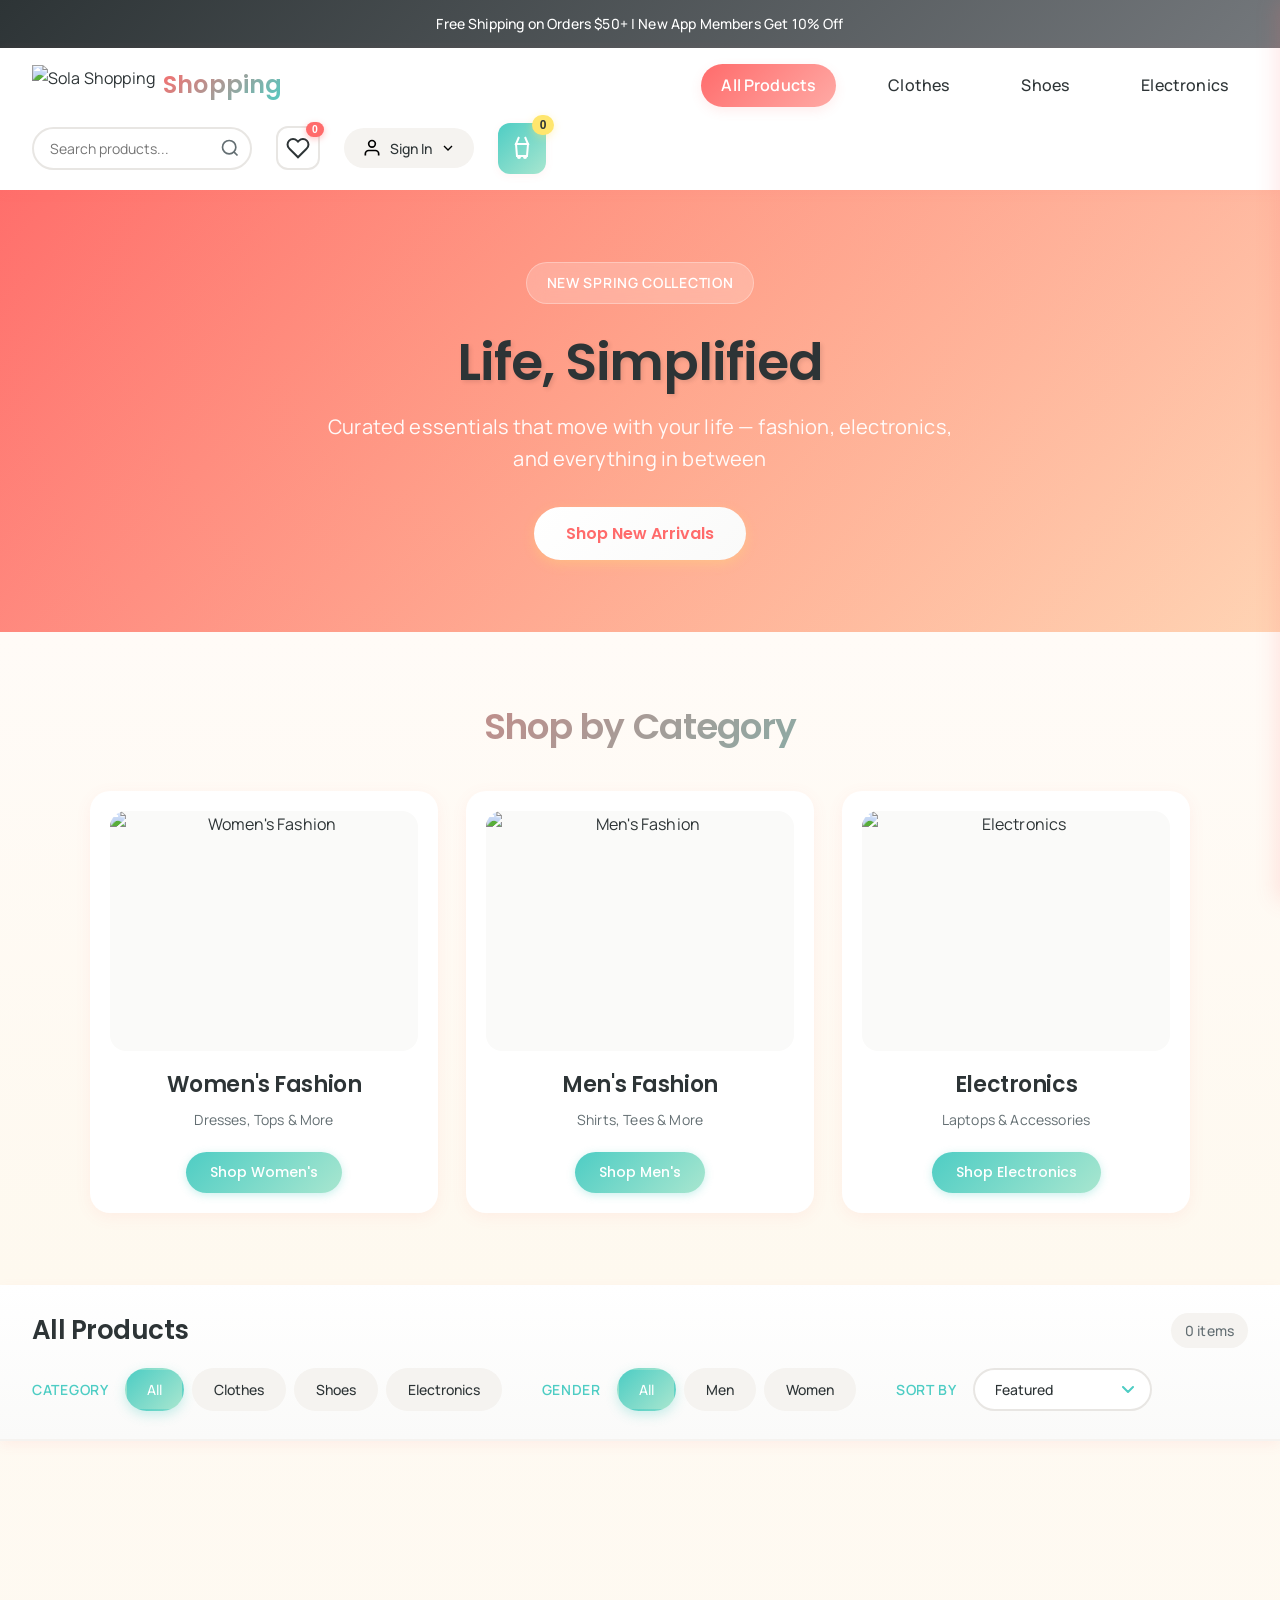
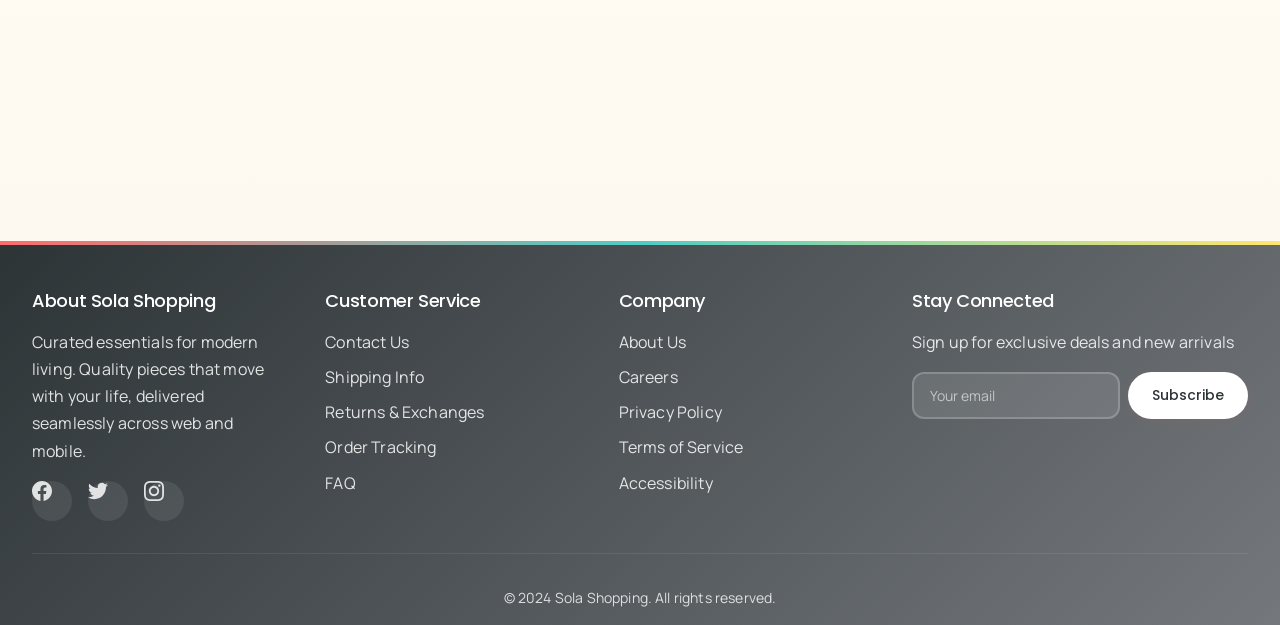
==== sola-shopping/index.html @ a9be30e0 "Connect SOLA web demo to Supabase" ====
<!DOCTYPE html>
<html lang="en">
<head>
    <meta charset="UTF-8">
    <meta name="viewport" content="width=device-width, initial-scale=1.0">
    <title>Sola Shopping - Life, Simplified</title>
    <link rel="icon" href="favicon.png" type="image/x-icon">
    
    <!-- Google Fonts -->
    <link rel="preconnect" href="https://fonts.googleapis.com">
    <link rel="preconnect" href="https://fonts.gstatic.com" crossorigin>
    <link href="https://fonts.googleapis.com/css2?family=Poppins:wght@300;400;500;600;700&display=swap" rel="stylesheet">
    <link href="https://fonts.googleapis.com/css2?family=Manrope:wght@300;400;500;600;700&display=swap" rel="stylesheet">
    
    <!-- Styles -->
    <link rel="stylesheet" href="styles.css">
    <link rel="stylesheet" href="account.css">

    <!-- Supabase Browser SDK -->
    <script src="https://cdn.jsdelivr.net/npm/@supabase/supabase-js@2"></script>

    <!-- Branch Web SDK -->
    <!-- <script src="https://cdn.branch.io/branch-latest.min.js"></script> -->
    <!-- Above line comment out as we are pulling sdk from Branch CDN at runtime -->
    <script>
        // Load Branch
        (function(b,r,a,n,c,h,_,s,d,k){if(!b[n]||!b[n]._q){for(;s<_.length;)c(h,_[s++]);d=r.createElement(a);d.async=1;d.src="https://cdn.branch.io/branch-latest.min.js";k=r.getElementsByTagName(a)[0];k.parentNode.insertBefore(d,k);b[n]=h}})(window,document,"script","branch",function(b,r){b[r]=function(){b._q.push([r,arguments])}},{_q:[],_v:1},"addListener banner closeBanner closeJourney data deepview deepviewCta first init link logout removeListener setBranchViewData setIdentity track trackCommerceEvent logEvent disableTracking getBrowserFingerprintId crossPlatformIds lastAttributedTouchData setAPIResponseCallback qrCode setRequestMetaData setAPIUrl getAPIUrl setDMAParamsForEEA".split(" "), 0);
     </script>
</head>
<body>
    <!-- Promo Banner -->
    <div class="promo-banner">
        <div class="container">
            <p class="promo-text">Free Shipping on Orders $50+ | New App Members Get 10% Off</p>
        </div>
    </div>

    <!-- Header -->
    <header class="header">
        <div class="container">
            <div class="nav-wrapper">
                <div class="logo">
                    <img src="https://f004.backblazeb2.com/file/sola-shopping/full/sola-logo.svg" alt="Sola Shopping" class="logo-img">
                    <span class="logo-text">Shopping</span>
                </div>
                <!-- Mobile Menu Button -->
                <button class="mobile-menu-btn" id="mobileMenuBtn">
                    <span class="hamburger"></span>
                    <span class="hamburger"></span>
                    <span class="hamburger"></span>
                </button>
                <nav class="nav-menu" id="navMenu">
                    <a href="#" data-category="all" class="nav-link active">All Products</a>
                    <a href="#" data-category="clothes" class="nav-link">Clothes</a>
                    <a href="#" data-category="shoes" class="nav-link">Shoes</a>
                    <a href="#" data-category="electronics" class="nav-link">Electronics</a>
                </nav>
                <div class="header-actions">
                    <div class="search-container">
                        <input type="text" id="searchInput" class="search-input" placeholder="Search products...">
                        <svg class="search-icon" width="20" height="20" viewBox="0 0 24 24" fill="none" stroke="currentColor" stroke-width="2">
                            <circle cx="11" cy="11" r="8"></circle>
                            <path d="m21 21-4.35-4.35"></path>
                        </svg>
                    </div>
                    <button class="wishlist-btn" id="wishlistBtn">
                        <svg width="24" height="24" viewBox="0 0 24 24" fill="none" stroke="currentColor" stroke-width="2">
                            <path d="M20.84 4.61a5.5 5.5 0 0 0-7.78 0L12 5.67l-1.06-1.06a5.5 5.5 0 0 0-7.78 7.78l1.06 1.06L12 21.23l7.78-7.78 1.06-1.06a5.5 5.5 0 0 0 0-7.78z"></path>
                        </svg>
                        <span class="wishlist-count" id="wishlistCount">0</span>
                    </button>
                    <div class="user-info">
                        <button class="user-dropdown-btn" id="userDropdownBtn">
                            <svg width="20" height="20" viewBox="0 0 24 24" fill="none" stroke="currentColor" stroke-width="2">
                                <path d="M20 21v-2a4 4 0 0 0-4-4H8a4 4 0 0 0-4 4v2"></path>
                                <circle cx="12" cy="7" r="4"></circle>
                            </svg>
                            <span class="user-name">Sign In</span>
                            <svg width="16" height="16" viewBox="0 0 24 24" fill="none" stroke="currentColor" stroke-width="2">
                                <polyline points="6 9 12 15 18 9"></polyline>
                            </svg>
                        </button>
                        <div class="user-dropdown" id="userDropdown">
                            <a href="#" class="dropdown-item" onclick="event.preventDefault(); showAccountModal('signin');">Sign In</a>
                            <a href="#" class="dropdown-item" onclick="event.preventDefault(); showAccountModal('signup');">Create Account</a>
                            <div class="dropdown-divider"></div>
                            <a href="#" class="dropdown-item" onclick="event.preventDefault(); showNotification('Browse as guest');">Continue as Guest</a>
                        </div>
                    </div>
                    <button class="cart-btn" id="cartBtn">
                        <svg width="24" height="24" viewBox="0 0 24 24" fill="none" stroke="currentColor" stroke-width="2">
                            <path d="M9 2L6 9H18L15 2"></path>
                            <path d="M6 9H18L17 21H7L6 9Z"></path>
                            <circle cx="9" cy="22" r="1"></circle>
                            <circle cx="15" cy="22" r="1"></circle>
                        </svg>
                        <span class="cart-count" id="cartCount">0</span>
                    </button>
                </div>
            </div>
        </div>
    </header>

    <!-- Hero Section -->
    <section class="hero">
        <div class="container">
            <div class="hero-content">
                <span class="hero-badge">New Spring Collection</span>
                <h1 class="hero-title">Life, Simplified</h1>
                <p class="hero-subtitle">Curated essentials that move with your life — fashion, electronics, and everything in between</p>
                <div class="hero-cta">
                    <button class="btn btn-primary" id="shopNowBtn">Shop New Arrivals</button>
                </div>
            </div>
        </div>
    </section>

    <!-- Shop by Category -->
    <section class="shop-by-category">
        <div class="container">
            <h2 class="section-title">Shop by Category</h2>
            <div class="category-grid">
                <div class="category-card" data-category="clothes" data-gender="women">
                    <div class="category-image-wrapper">
                        <img src="https://f004.backblazeb2.com/file/sola-shopping/full/sola-shopping-womens-floral-dress.png" alt="Women's Fashion" class="category-image">
                    </div>
                    <h3 class="category-title">Women's Fashion</h3>
                    <p class="category-subtitle">Dresses, Tops & More</p>
                    <button class="btn btn-category">Shop Women's</button>
                </div>
                <div class="category-card" data-category="clothes" data-gender="men">
                    <div class="category-image-wrapper">
                        <img src="https://f004.backblazeb2.com/file/sola-shopping/full/sola-shopping-mens-black-t-m.png" alt="Men's Fashion" class="category-image">
                    </div>
                    <h3 class="category-title">Men's Fashion</h3>
                    <p class="category-subtitle">Shirts, Tees & More</p>
                    <button class="btn btn-category">Shop Men's</button>
                </div>
                <div class="category-card" data-category="electronics">
                    <div class="category-image-wrapper">
                        <img src="https://f004.backblazeb2.com/file/sola-shopping/small/sola-shopping-laptop.png" alt="Electronics" class="category-image">
                    </div>
                    <h3 class="category-title">Electronics</h3>
                    <p class="category-subtitle">Laptops & Accessories</p>
                    <button class="btn btn-category">Shop Electronics</button>
                </div>
            </div>
        </div>
    </section>

    <!-- Category Filter -->
    <section class="filter-section">
        <div class="container">
            <div class="filter-header">
                <h2 class="products-heading">All Products</h2>
                <span class="products-count" id="productsCount">0 items</span>
            </div>
            <div class="filter-wrapper">
                <div class="filter-group">
                    <label>Category</label>
                    <div class="filter-buttons" id="categoryFilter">
                        <button class="filter-btn active" data-filter="all">All</button>
                        <button class="filter-btn" data-filter="clothes">Clothes</button>
                        <button class="filter-btn" data-filter="shoes">Shoes</button>
                        <button class="filter-btn" data-filter="electronics">Electronics</button>
                    </div>
                </div>
                <div class="filter-group" id="genderFilterGroup">
                    <label>Gender</label>
                    <div class="filter-buttons" id="genderFilter">
                        <button class="filter-btn active" data-gender="all">All</button>
                        <button class="filter-btn" data-gender="men">Men</button>
                        <button class="filter-btn" data-gender="women">Women</button>
                    </div>
                </div>
                <div class="filter-group">
                    <label>Sort By</label>
                    <select id="sortSelect" class="sort-select">
                        <option value="featured">Featured</option>
                        <option value="price-low">Price: Low to High</option>
                        <option value="price-high">Price: High to Low</option>
                        <option value="newest">Newest</option>
                    </select>
                </div>
            </div>
        </div>
    </section>

    <!-- Products Grid -->
    <section class="products">
        <div class="container">
            <div class="products-grid" id="productsGrid">
                <!-- Products will be loaded here dynamically -->
            </div>
        </div>
    </section>

    <!-- Product Modal -->
    <div class="modal" id="productModal">
        <div class="modal-content">
            <button class="modal-close" id="modalClose">&times;</button>
            <div class="modal-body" id="modalBody">
                <!-- Product details will be loaded here -->
            </div>
        </div>
    </div>

    <!-- Cart Sidebar -->
    <div class="cart-sidebar" id="cartSidebar">
        <div class="cart-header">
            <h2>Shopping Cart</h2>
            <button class="cart-close" id="cartClose">&times;</button>
        </div>
        <div class="cart-items" id="cartItems">
            <!-- Cart items will be loaded here -->
        </div>
        <div class="cart-footer">
            <div class="promo-code-section">
                <input type="text" id="promoCodeInput" class="promo-input" placeholder="Enter promo code">
                <button class="btn-apply-promo" id="applyPromoBtn">Apply</button>
            </div>
            <div class="shipping-message" id="shippingMessage">
                <!-- Dynamic shipping message will appear here -->
            </div>
            <div class="cart-summary">
                <div class="summary-row">
                    <span>Subtotal:</span>
                    <span id="cartSubtotal">$0.00</span>
                </div>
                <div class="summary-row">
                    <span>Shipping:</span>
                    <span id="cartShipping">FREE</span>
                </div>
                <div class="summary-row promo-discount" id="promoDiscountRow" style="display: none;">
                    <span>Discount:</span>
                    <span id="promoDiscount">-$0.00</span>
                </div>
                <div class="summary-row summary-tax">
                    <span>Tax:</span>
                    <span id="cartTax">Calculated at checkout</span>
                </div>
                <div class="cart-total">
                    <span>Total:</span>
                    <span id="cartTotal">$0.00</span>
                </div>
            </div>
            <div class="cart-policies">
                <div class="policy-item">
                    <svg width="16" height="16" viewBox="0 0 24 24" fill="none" stroke="currentColor" stroke-width="2">
                        <path d="M21 10c0 7-9 13-9 13s-9-6-9-13a9 9 0 0 1 18 0z"></path>
                    </svg>
                    <span>Free delivery over $50</span>
                </div>
                <div class="policy-item">
                    <svg width="16" height="16" viewBox="0 0 24 24" fill="none" stroke="currentColor" stroke-width="2">
                        <polyline points="3 6 5 6 21 6"></polyline>
                        <path d="M19 6v14a2 2 0 0 1-2 2H7a2 2 0 0 1-2-2V6m3 0V4a2 2 0 0 1 2-2h4a2 2 0 0 1 2 2v2"></path>
                    </svg>
                    <span>30-day free returns</span>
                </div>
            </div>
            <div class="trust-badges">
                <span class="trust-badge">🔒 Secure Checkout</span>
                <span class="trust-badge">💳 All Payment Methods</span>
            </div>
            <button class="btn btn-primary btn-block" id="checkoutBtn">
                Proceed to Checkout
            </button>
        </div>
    </div>

    <!-- Cart Overlay -->
    <div class="overlay" id="cartOverlay"></div>

    <!-- App Download Section - Hidden to allow Branch Journeys to control app promotion -->
    <!-- Removed: Hard-coded app download CTA replaced by Branch Journeys targeting -->

    <!-- Footer -->
    <footer class="footer">
        <div class="container">
            <div class="footer-content">
                <div class="footer-section">
                    <h3>About Sola Shopping</h3>
                    <p>Curated essentials for modern living. Quality pieces that move with your life, delivered seamlessly across web and mobile.</p>
                    <div class="footer-social">
                        <a href="#" class="social-link">
                            <svg width="20" height="20" viewBox="0 0 24 24" fill="currentColor">
                                <path d="M24 12.073c0-6.627-5.373-12-12-12s-12 5.373-12 12c0 5.99 4.388 10.954 10.125 11.854v-8.385H7.078v-3.47h3.047V9.43c0-3.007 1.792-4.669 4.533-4.669 1.312 0 2.686.235 2.686.235v2.953H15.83c-1.491 0-1.956.925-1.956 1.874v2.25h3.328l-.532 3.47h-2.796v8.385C19.612 23.027 24 18.062 24 12.073z"/>
                            </svg>
                        </a>
                        <a href="#" class="social-link">
                            <svg width="20" height="20" viewBox="0 0 24 24" fill="currentColor">
                                <path d="M23.953 4.57a10 10 0 01-2.825.775 4.958 4.958 0 002.163-2.723c-.951.555-2.005.959-3.127 1.184a4.92 4.92 0 00-8.384 4.482C7.69 8.095 4.067 6.13 1.64 3.162a4.822 4.822 0 00-.666 2.475c0 1.71.87 3.213 2.188 4.096a4.904 4.904 0 01-2.228-.616v.06a4.923 4.923 0 003.946 4.827 4.996 4.996 0 01-2.212.085 4.936 4.936 0 004.604 3.417 9.867 9.867 0 01-6.102 2.105c-.39 0-.779-.023-1.17-.067a13.995 13.995 0 007.557 2.209c9.053 0 13.998-7.496 13.998-13.985 0-.21 0-.42-.015-.63A9.935 9.935 0 0024 4.59z"/>
                            </svg>
                        </a>
                        <a href="#" class="social-link">
                            <svg width="20" height="20" viewBox="0 0 24 24" fill="currentColor">
                                <path d="M12 0C8.74 0 8.333.015 7.053.072 5.775.132 4.905.333 4.14.63c-.789.306-1.459.717-2.126 1.384S.935 3.35.63 4.14C.333 4.905.131 5.775.072 7.053.012 8.333 0 8.74 0 12s.015 3.667.072 4.947c.06 1.277.261 2.148.558 2.913.306.788.717 1.459 1.384 2.126.667.666 1.336 1.079 2.126 1.384.766.296 1.636.499 2.913.558C8.333 23.988 8.74 24 12 24s3.667-.015 4.947-.072c1.277-.06 2.148-.262 2.913-.558.788-.306 1.459-.718 2.126-1.384.666-.667 1.079-1.335 1.384-2.126.296-.765.499-1.636.558-2.913.06-1.28.072-1.687.072-4.947s-.015-3.667-.072-4.947c-.06-1.277-.262-2.149-.558-2.913-.306-.789-.718-1.459-1.384-2.126C21.319 1.347 20.651.935 19.86.63c-.765-.297-1.636-.499-2.913-.558C15.667.012 15.26 0 12 0zm0 2.16c3.203 0 3.585.016 4.85.071 1.17.055 1.805.249 2.227.415.562.217.96.477 1.382.896.419.42.679.819.896 1.381.164.422.36 1.057.413 2.227.057 1.266.07 1.646.07 4.85s-.015 3.585-.074 4.85c-.061 1.17-.256 1.805-.421 2.227-.224.562-.479.96-.899 1.382-.419.419-.824.679-1.38.896-.42.164-1.065.36-2.235.413-1.274.057-1.649.07-4.859.07-3.211 0-3.586-.015-4.859-.074-1.171-.061-1.816-.256-2.236-.421-.569-.224-.96-.479-1.379-.899-.421-.419-.69-.824-.9-1.38-.165-.42-.359-1.065-.42-2.235-.045-1.26-.061-1.649-.061-4.844 0-3.196.016-3.586.061-4.861.061-1.17.255-1.814.42-2.234.21-.57.479-.96.9-1.381.419-.419.81-.689 1.379-.898.42-.166 1.051-.361 2.221-.421 1.275-.045 1.65-.06 4.859-.06l.045.03zm0 3.678c-3.405 0-6.162 2.76-6.162 6.162 0 3.405 2.76 6.162 6.162 6.162 3.405 0 6.162-2.76 6.162-6.162 0-3.405-2.76-6.162-6.162-6.162zM12 16c-2.21 0-4-1.79-4-4s1.79-4 4-4 4 1.79 4 4-1.79 4-4 4zm7.846-10.405c0 .795-.646 1.44-1.44 1.44-.795 0-1.44-.646-1.44-1.44 0-.794.646-1.439 1.44-1.439.793-.001 1.44.645 1.44 1.439z"/>
                            </svg>
                        </a>
                    </div>
                </div>
                <div class="footer-section">
                    <h3>Customer Service</h3>
                    <ul>
                        <li><a href="#">Contact Us</a></li>
                        <li><a href="#">Shipping Info</a></li>
                        <li><a href="#">Returns & Exchanges</a></li>
                        <li><a href="#">Order Tracking</a></li>
                        <li><a href="#">FAQ</a></li>
                    </ul>
                </div>
                <div class="footer-section">
                    <h3>Company</h3>
                    <ul>
                        <li><a href="#">About Us</a></li>
                        <li><a href="#">Careers</a></li>
                        <li><a href="#">Privacy Policy</a></li>
                        <li><a href="#">Terms of Service</a></li>
                        <li><a href="#">Accessibility</a></li>
                    </ul>
                </div>
                <div class="footer-section">
                    <h3>Stay Connected</h3>
                    <p>Sign up for exclusive deals and new arrivals</p>
                    <div class="newsletter-signup">
                        <input type="email" placeholder="Your email" class="newsletter-input" id="newsletterEmail">
                        <button class="btn btn-secondary" id="newsletterBtn">Subscribe</button>
                    </div>
                </div>
            </div>
            <div class="footer-bottom">
                <p>&copy; 2024 Sola Shopping. All rights reserved.</p>
            </div>
        </div>
    </footer>

    <!-- Scripts -->
    <script>
        // Branch SDK Integration for Sola Shopping
        // This file handles all Branch deep linking functionality for the demo

        // Branch configuration
        const BRANCH_KEY = 'key_live_avBePHQiKVvGHzz8PsZQXgjctxmaKLfv';
        const BRANCH_DOMAIN = 'solashop.app.link';
        // Demo app URLs - pointing to the actual demo app
        const APP_STORE_URL = 'https://sola-shopping.com/';
        const PLAY_STORE_URL = 'https://sola-shopping.com/';

        // Initialize Branch and create helper namespace
        window.solaBranch = window.solaBranch || {};

        // Acquisition Context Manager
        (function initAcquisitionContext() {
            const ACQUISITION_KEY = 'sola_acquisition_context';
            const LAST_TOUCH_KEY = 'sola_last_touch_context';

            // Parse URL query parameters
            function getUrlParams() {
                const params = {};
                const searchParams = new URLSearchParams(window.location.search);
                searchParams.forEach((value, key) => {
                    params[key] = value;
                });
                return params;
            }

            // Capture initial acquisition context
            function captureAcquisitionContext(branchData = {}) {
                const urlParams = getUrlParams();
                const timestamp = new Date().toISOString();

                const context = {
                    // Timestamps
                    first_touch_timestamp: timestamp,
                    last_touch_timestamp: timestamp,

                    // Page context
                    landing_url: window.location.href,
                    referrer: document.referrer || '(direct)',
                    user_agent: navigator.userAgent,
                    source_surface: 'web',

                    // UTM parameters
                    utm_source: urlParams.utm_source || null,
                    utm_medium: urlParams.utm_medium || null,
                    utm_campaign: urlParams.utm_campaign || null,
                    utm_content: urlParams.utm_content || null,
                    utm_term: urlParams.utm_term || null,

                    // Branch parameters from session data
                    branch_campaign: branchData['~campaign'] || branchData.campaign || null,
                    branch_channel: branchData['~channel'] || branchData.channel || null,
                    branch_feature: branchData['~feature'] || branchData.feature || null,
                    branch_referring_link: branchData['~referring_link'] || null,

                    // Normalized attribution fields
                    campaign: urlParams.utm_campaign || branchData['~campaign'] || branchData.campaign || null,
                    channel: urlParams.utm_medium || branchData['~channel'] || branchData.channel || null,
                    feature: branchData['~feature'] || branchData.feature || null,
                    referring_link: branchData['~referring_link'] || null
                };

                return context;
            }

            // Get or create acquisition context
            function getAcquisitionContext() {
                try {
                    const stored = localStorage.getItem(ACQUISITION_KEY);
                    if (stored) {
                        return JSON.parse(stored);
                    }
                } catch (err) {
                    console.warn('Failed to parse acquisition context:', err);
                }
                return null;
            }

            // Store acquisition context (first touch only)
            function storeFirstTouchContext(context) {
                try {
                    localStorage.setItem(ACQUISITION_KEY, JSON.stringify(context));
                    console.log('[Acquisition] First touch context captured');
                } catch (err) {
                    console.error('Failed to store acquisition context:', err);
                }
            }

            // Update last touch context (always)
            function updateLastTouchContext(context) {
                try {
                    const lastTouch = {
                        ...context,
                        last_touch_timestamp: new Date().toISOString()
                    };
                    localStorage.setItem(LAST_TOUCH_KEY, JSON.stringify(lastTouch));
                    console.log('[Acquisition] Last touch context updated');
                } catch (err) {
                    console.error('Failed to update last touch context:', err);
                }
            }

            // Initialize on page load
            function init(branchData = {}) {
                const existingContext = getAcquisitionContext();
                const currentContext = captureAcquisitionContext(branchData);

                // Store first touch if not already present
                if (!existingContext) {
                    storeFirstTouchContext(currentContext);
                } else {
                    console.log('[Acquisition] First touch already captured:', new Date(existingContext.first_touch_timestamp).toLocaleString());
                }

                // Always update last touch
                updateLastTouchContext(currentContext);
            }

            // Public API
            window.solaAcquisition = {
                init: init,
                getFirstTouch: getAcquisitionContext,
                getLastTouch: function() {
                    try {
                        const stored = localStorage.getItem(LAST_TOUCH_KEY);
                        return stored ? JSON.parse(stored) : null;
                    } catch (err) {
                        return null;
                    }
                },
                reset: function() {
                    localStorage.removeItem(ACQUISITION_KEY);
                    localStorage.removeItem(LAST_TOUCH_KEY);
                    console.log('[Acquisition] Context reset');
                },
                getAttributionData: function() {
                    const firstTouch = getAcquisitionContext();
                    const lastTouch = this.getLastTouch();
                    return {
                        first_touch: firstTouch,
                        last_touch: lastTouch
                    };
                }
            };
        })();

        (function initBranch() {
            // Check if Branch SDK is loaded
            if (typeof branch !== 'undefined') {
                // Initialize Branch with custom domain
                branch.init(BRANCH_KEY, {
                    branch_domain: BRANCH_DOMAIN
                }, function(err, data) {
                    if (err) {
                        console.error('Branch initialization error:', err);
                        // Still capture acquisition context even if Branch fails
                        window.solaAcquisition.init({});
                        return;
                    }

                    console.log('Branch initialized successfully with domain:', BRANCH_DOMAIN);
                    console.log('Branch session data:', data);

                    // Capture acquisition context with Branch data
                    window.solaAcquisition.init(data || {});

                    // Handle incoming deep link data
                    if (data && data.data_parsed) {
                        handleIncomingDeepLink(data.data_parsed);
                    }
                });

                // Track page view
                branch.track('pageview', {
                    page: 'shopping_home',
                    vertical: 'shopping',
                    source_surface: 'web'
                });

                // Setup Branch helper methods
                setupBranchHelpers();

                // Initialize Journey view data on page load (home view)
                if (window.solaBranch && window.solaBranch.updateViewData) {
                    window.solaBranch.updateViewData({ view: 'home' });
                }
            } else {
                console.warn('Branch SDK not loaded. Deep linking features will be limited.');
                // Capture acquisition context even without Branch
                window.solaAcquisition.init({});
                // Provide fallback functionality
                provideFallbackLinks();
                setupFallbackHelpers();
            }
        })();

        // Setup Branch helper methods under window.solaBranch
        function setupBranchHelpers() {
            // Helper to enrich event data with acquisition context
            function enrichEventWithAcquisition(eventData) {
                const firstTouch = window.solaAcquisition ? window.solaAcquisition.getFirstTouch() : null;
                if (firstTouch) {
                    if (firstTouch.campaign) eventData.acquisition_campaign = firstTouch.campaign;
                    if (firstTouch.channel) eventData.acquisition_channel = firstTouch.channel;
                    if (firstTouch.utm_source) eventData.acquisition_utm_source = firstTouch.utm_source;
                    if (firstTouch.utm_medium) eventData.acquisition_utm_medium = firstTouch.utm_medium;
                }
                return eventData;
            }

            // Helper to build view-specific Journey personalization fields
            function getJourneyPersonalizationForView(view, context = {}) {
                const personalization = {};

                switch(view) {
                    case 'product':
                        // Get user context for personalization
                        const user = window.getCurrentUser ? window.getCurrentUser() : null;
                        const firstName = user && user.firstName ? user.firstName : null;

                        // Build personalized title with user's first name if available
                        personalization['$journeys_title'] = firstName
                            ? firstName + ', love what you found?'
                            : 'Love what you found?';

                        // Build personalized description with product name if available
                        personalization['$journeys_description'] = context.product_name
                            ? 'Check out ' + context.product_name + ' in the Sola app for a smoother checkout.'
                            : 'Open it in the Sola app for a smoother checkout.';

                        personalization.journey_context = 'product_intent';
                        personalization.source_surface = 'product_page';
                        break;

                    case 'cart':
                        personalization['$journeys_title'] = 'Your cart is waiting';
                        personalization['$journeys_description'] = 'Finish checkout faster in the Sola app.';
                        personalization.journey_context = 'cart_intent';
                        personalization.source_surface = 'cart_page';
                        break;

                    case 'checkout':
                        personalization['$journeys_title'] = 'Ready to check out?';
                        personalization['$journeys_description'] = 'Complete your order in the app for a smoother experience.';
                        personalization.journey_context = 'checkout_intent';
                        personalization.source_surface = 'checkout_page';
                        break;

                    case 'confirmation':
                        personalization['$journeys_title'] = 'Track your order in the app';
                        personalization['$journeys_description'] = 'Get updates and manage your purchase from Sola.';
                        personalization.journey_context = 'post_purchase';
                        personalization.source_surface = 'confirmation_page';
                        break;

                    case 'home':
                    default:
                        // No Journey personalization for home view
                        // Explicitly set to null to clear any stale values
                        personalization['$journeys_title'] = null;
                        personalization['$journeys_description'] = null;
                        personalization.journey_context = null;
                        personalization.source_surface = 'home';
                        break;
                }

                return personalization;
            }

            // Helper to update Branch Journey view data for dynamic personalization
            window.solaBranch.updateViewData = function(updates = {}) {
                if (typeof branch === 'undefined' || typeof branch.setBranchViewData !== 'function') {
                    console.warn('Branch SDK or setBranchViewData not available');
                    return;
                }

                // Get current user data
                const user = window.getCurrentUser ? window.getCurrentUser() : null;

                // Get acquisition context
                const firstTouch = window.solaAcquisition ? window.solaAcquisition.getFirstTouch() : null;

                // Determine current view from URL or updates
                const currentView = updates.view || (window.URLStateManager ? window.URLStateManager.getCurrentView() : 'home');

                // Get view-specific Journey personalization
                const journeyPersonalization = getJourneyPersonalizationForView(currentView, updates);

                // Build view data object (safe - no PII)
                const viewData = {
                    // User context (only non-PII fields)
                    first_name: user && user.firstName ? user.firstName : null,
                    company: user && user.company ? user.company : null,
                    user_id: user && user.id ? user.id : null,

                    // Acquisition context
                    utm_source: firstTouch && firstTouch.utm_source ? firstTouch.utm_source : null,
                    utm_campaign: firstTouch && firstTouch.campaign ? firstTouch.campaign : null,
                    utm_medium: firstTouch && firstTouch.utm_medium ? firstTouch.utm_medium : null,
                    utm_channel: firstTouch && firstTouch.channel ? firstTouch.channel : null,

                    // Apply view-specific Journey personalization
                    ...journeyPersonalization,

                    // Override with any additional context-specific updates
                    ...updates
                };

                // Remove null values to keep payload clean
                Object.keys(viewData).forEach(key => {
                    if (viewData[key] === null || viewData[key] === undefined) {
                        delete viewData[key];
                    }
                });

                // Update Branch view data for Journey personalization
                branch.setBranchViewData(viewData);
                console.log('[Branch] setBranchViewData updated');
            };
            // Set user identity
            window.solaBranch.setIdentity = function(userId, userData = {}) {
                console.log('[Branch] setIdentity called for web demo user');

                if (typeof branch === 'undefined') {
                    console.warn('Branch SDK not available for setIdentity');
                    return;
                }

                // Call Branch setIdentity with userId only
                // Note: Web SDK setIdentity only accepts userId and callback
                // Acquisition context is already enriched in events via enrichEventWithAcquisition()
                branch.setIdentity(userId, function(err, data) {
                    if (err) {
                        console.error('Branch setIdentity error:', err);
                    } else {
                        console.log('[Branch] setIdentity success (web)');
                    }
                });
            };

            // Logout user
            window.solaBranch.logout = function() {
                if (typeof branch === 'undefined') {
                    console.warn('Branch SDK not available for logout');
                    return;
                }

                branch.logout(function(err) {
                    if (err) {
                        console.error('Branch logout error:', err);
                    } else {
                        console.log('Branch user logged out');
                    }
                });
            };

            // Helper to get user context for event metadata
            function getUserContext() {
                const user = window.getCurrentUser ? window.getCurrentUser() : null;
                return {
                    user_id: user && user.id ? user.id : null,
                    logged_in_status: user ? 'logged_in' : 'guest',
                    demo_account_created: user ? true : false,
                    user_first_name: user && user.firstName ? user.firstName : null,
                    company: user && user.company ? user.company : null
                };
            }

            // Helper to serialize cart arrays for event metadata
            function getCartSerialization(cart) {
                if (!cart || !cart.items || cart.items.length === 0) {
                    return {
                        cart_product_ids: null,
                        cart_product_names: null,
                        cart_quantities: null
                    };
                }

                const productIds = cart.items.map(item => item.id || '').join(',');
                const productNames = cart.items.map(item => item.name || '').join(',');
                const quantities = cart.items.map(item => item.quantity || 1).join(',');

                return {
                    cart_product_ids: productIds,
                    cart_product_names: productNames,
                    cart_quantities: quantities
                };
            }

            // Track view product
            window.solaBranch.trackViewProduct = function(product) {
                console.log('[Branch] trackViewProduct called:', product.name);

                if (typeof branch === 'undefined') {
                    console.warn('Branch SDK not available for trackViewProduct');
                    return;
                }

                // Get user context
                const userContext = getUserContext();

                let eventData = {
                    // Platform identifier
                    source_surface: 'web',
                    deep_link_path: '/product/' + product.id,

                    // Product fields
                    product_id: product.id,
                    product_name: product.name,
                    category: product.category || '',
                    price: product.price,

                    // User/session fields
                    user_id: userContext.user_id,
                    logged_in_status: userContext.logged_in_status,
                    user_first_name: userContext.user_first_name,
                    company: userContext.company
                };

                // Enrich with acquisition context
                eventData = enrichEventWithAcquisition(eventData);

                // Remove null values
                Object.keys(eventData).forEach(key => {
                    if (eventData[key] === null || eventData[key] === undefined) {
                        delete eventData[key];
                    }
                });

                console.log('[Branch] Using branch.logEvent() for VIEW_ITEM');
                branch.logEvent('VIEW_ITEM', eventData, function(err) {
                    if (err) {
                        console.error('[Branch] VIEW_ITEM error:', err);
                    } else {
                        console.log('[Branch] VIEW_ITEM success');
                    }
                });

                // Update view data for Journey personalization
                window.solaBranch.updateViewData({
                    view: 'product',
                    product_id: product.id,
                    product_name: product.name,
                    product_price: product.price,
                    product_category: product.category || ''
                });

                console.log('[Branch] Product Journey override applied');
            };

            // Track add to cart
            window.solaBranch.trackAddToCart = function(product, cartData = {}) {
                console.log('[Branch] trackAddToCart called:', product.name);

                if (typeof branch === 'undefined') {
                    console.warn('Branch SDK not available for trackAddToCart');
                    return;
                }

                // Get user context
                const userContext = getUserContext();

                // Get cart serialization
                const cart = { items: cartData.items || [] };
                const cartSerialization = getCartSerialization(cart);

                let eventData = {
                    // Platform identifier
                    source_surface: 'web',
                    deep_link_path: '/product/' + product.id,

                    // Product fields
                    product_id: product.id,
                    product_name: product.name,
                    category: product.category || '',
                    price: product.price,
                    quantity: 1,

                    // Cart fields
                    cart_value: cartData.total || 0,
                    cart_item_count: cartData.itemCount || 0,
                    cart_product_ids: cartSerialization.cart_product_ids,
                    cart_product_names: cartSerialization.cart_product_names,
                    cart_quantities: cartSerialization.cart_quantities,

                    // User/session fields
                    user_id: userContext.user_id,
                    logged_in_status: userContext.logged_in_status,
                    user_first_name: userContext.user_first_name,
                    company: userContext.company
                };

                // Enrich with acquisition context
                eventData = enrichEventWithAcquisition(eventData);

                // Remove null values
                Object.keys(eventData).forEach(key => {
                    if (eventData[key] === null || eventData[key] === undefined) {
                        delete eventData[key];
                    }
                });

                console.log('[Branch] Using branch.logEvent() for ADD_TO_CART');
                branch.logEvent('ADD_TO_CART', eventData, function(err) {
                    if (err) {
                        console.error('[Branch] ADD_TO_CART error:', err);
                    } else {
                        console.log('[Branch] ADD_TO_CART success');
                    }
                });

                // Update view data for Journey personalization
                window.solaBranch.updateViewData({
                    product_id: product.id,
                    product_name: product.name,
                    cart_value: cartData.total || 0,
                    cart_items_count: cartData.itemCount || 0
                });
            };

            // Track view cart
            window.solaBranch.trackViewCart = function(cartData) {
                console.log('[Branch] trackViewCart called with', cartData.itemCount, 'items');

                if (typeof branch === 'undefined') {
                    console.warn('Branch SDK not available for trackViewCart');
                    return;
                }

                // Get user context
                const userContext = getUserContext();

                // Get cart serialization
                const cart = { items: cartData.items || [] };
                const cartSerialization = getCartSerialization(cart);

                let eventData = {
                    // Platform identifier
                    source_surface: 'web',
                    deep_link_path: '/cart',

                    // Cart fields
                    cart_value: cartData.total || 0,
                    cart_item_count: cartData.itemCount || 0,
                    cart_product_ids: cartSerialization.cart_product_ids,
                    cart_product_names: cartSerialization.cart_product_names,
                    cart_quantities: cartSerialization.cart_quantities,

                    // User/session fields
                    user_id: userContext.user_id,
                    logged_in_status: userContext.logged_in_status,
                    user_first_name: userContext.user_first_name,
                    company: userContext.company
                };

                // Enrich with acquisition context
                eventData = enrichEventWithAcquisition(eventData);

                // Remove null values
                Object.keys(eventData).forEach(key => {
                    if (eventData[key] === null || eventData[key] === undefined) {
                        delete eventData[key];
                    }
                });

                console.log('[Branch] Using branch.logEvent() for VIEW_CART');
                branch.logEvent('VIEW_CART', eventData, function(err) {
                    if (err) {
                        console.error('[Branch] VIEW_CART error:', err);
                    } else {
                        console.log('[Branch] VIEW_CART success');
                    }
                });

                // Update view data for Journey personalization
                window.solaBranch.updateViewData({
                    view: 'cart',
                    cart_value: cartData.total || 0,
                    cart_items_count: cartData.itemCount || 0
                });
            };

            // Track start checkout
            window.solaBranch.trackStartCheckout = function(cartData) {
                console.log('[Branch] trackStartCheckout called with total:', cartData.total);

                if (typeof branch === 'undefined') {
                    console.warn('Branch SDK not available for trackStartCheckout');
                    return;
                }

                // Get user context
                const userContext = getUserContext();

                // Get cart serialization
                const cart = { items: cartData.items || [] };
                const cartSerialization = getCartSerialization(cart);

                let eventData = {
                    // Platform identifier
                    source_surface: 'web',
                    deep_link_path: '/checkout',

                    // Cart fields
                    cart_value: cartData.total || 0,
                    cart_item_count: cartData.itemCount || 0,
                    cart_product_ids: cartSerialization.cart_product_ids,
                    cart_product_names: cartSerialization.cart_product_names,
                    cart_quantities: cartSerialization.cart_quantities,

                    // User/session fields
                    user_id: userContext.user_id,
                    logged_in_status: userContext.logged_in_status,
                    user_first_name: userContext.user_first_name,
                    company: userContext.company
                };

                // Enrich with acquisition context
                eventData = enrichEventWithAcquisition(eventData);

                // Remove null values
                Object.keys(eventData).forEach(key => {
                    if (eventData[key] === null || eventData[key] === undefined) {
                        delete eventData[key];
                    }
                });

                console.log('[Branch] Using branch.logEvent() for INITIATE_PURCHASE');
                branch.logEvent('INITIATE_PURCHASE', eventData, function(err) {
                    if (err) {
                        console.error('[Branch] INITIATE_PURCHASE error:', err);
                    } else {
                        console.log('[Branch] INITIATE_PURCHASE success');
                    }
                });
            };

            // Track purchase
            window.solaBranch.trackPurchase = function(orderData) {
                console.log('[Branch] trackPurchase called with order:', orderData.orderId);

                if (typeof branch === 'undefined') {
                    console.warn('Branch SDK not available for trackPurchase');
                    return;
                }

                // Get user context
                const userContext = getUserContext();

                // Get cart serialization from orderData products
                const cartSerialization = getCartSerialization({ items: orderData.products || [] });

                // Build products array from cart
                const products = (orderData.products || []).map(item => ({
                    product_id: item.id || '',
                    product_name: item.name || '',
                    price: item.price || 0,
                    quantity: item.quantity || 1
                }));

                let eventData = {
                    // Platform identifier
                    source_surface: 'web',
                    deep_link_path: '/order/' + (orderData.orderId || 'confirmation'),

                    // Purchase fields
                    order_id: orderData.orderId || '',
                    revenue: orderData.total || 0,
                    cart_value: orderData.subtotal || 0,
                    shipping: orderData.shipping || 0,
                    currency: 'USD',
                    cart_item_count: orderData.itemCount || 0,
                    products: JSON.stringify(products),

                    // Cart serialization
                    cart_product_ids: cartSerialization.cart_product_ids,

                    // User/session fields
                    user_id: userContext.user_id,
                    logged_in_status: userContext.logged_in_status,
                    user_first_name: userContext.user_first_name,
                    company: userContext.company
                };

                // Enrich with acquisition context
                eventData = enrichEventWithAcquisition(eventData);

                // Remove null values
                Object.keys(eventData).forEach(key => {
                    if (eventData[key] === null || eventData[key] === undefined) {
                        delete eventData[key];
                    }
                });

                console.log('[Branch] Using branch.logEvent() for PURCHASE');
                branch.logEvent('PURCHASE', eventData, function(err) {
                    if (err) {
                        console.error('[Branch] PURCHASE error:', err);
                    } else {
                        console.log('[Branch] PURCHASE success');
                    }
                });
            };

            // Create product deep link
            window.solaBranch.createProductLink = function(product, callback) {
                console.log('[Branch] createProductLink called for:', product.name);

                if (typeof branch === 'undefined') {
                    console.warn('Branch SDK not available for createProductLink');
                    if (callback) callback(new Error('Branch not available'), null);
                    return;
                }

                const linkData = {
                    product_id: product.id,
                    product_name: product.name,
                    category: product.category || '',
                    price: product.price,
                    deep_link_path: `/product/${product.id}`,
                    $deeplink_path: `/product/${product.id}`,
                    $og_title: product.name,
                    $og_description: product.description || '',
                    $og_image_url: product.image || '',
                    $desktop_url: window.location.origin,
                    $ios_url: APP_STORE_URL,
                    $android_url: PLAY_STORE_URL
                };

                branch.link({
                    channel: 'web',
                    feature: 'product_share',
                    campaign: 'sola_shopping',
                    data: linkData
                }, function(err, link) {
                    if (callback) callback(err, link);
                });
            };

            console.log('Branch helper methods initialized under window.solaBranch');
        }

        // Setup fallback helpers when Branch is unavailable
        function setupFallbackHelpers() {
            window.solaBranch.setIdentity = function() { console.log('Branch setIdentity (fallback)'); };
            window.solaBranch.logout = function() { console.log('Branch logout (fallback)'); };
            window.solaBranch.trackViewProduct = function() { console.log('Branch trackViewProduct (fallback)'); };
            window.solaBranch.trackAddToCart = function() { console.log('Branch trackAddToCart (fallback)'); };
            window.solaBranch.trackViewCart = function() { console.log('Branch trackViewCart (fallback)'); };
            window.solaBranch.trackStartCheckout = function() { console.log('Branch trackStartCheckout (fallback)'); };
            window.solaBranch.trackPurchase = function() { console.log('Branch trackPurchase (fallback)'); };
            window.solaBranch.createProductLink = function(product, cb) {
                console.log('Branch createProductLink (fallback)');
                if (cb) cb(new Error('Branch not available'), null);
            };
        }

        // Handle incoming deep link data
        function handleIncomingDeepLink(data) {
            console.log('Handling incoming deep link:', data);
            
            // Check if this is a return from app
            if (data.product_id) {
                // User came back from viewing a product in app
                highlightProduct(data.product_id);
            }
            
            if (data.cart_updated) {
                // Cart was updated in app, sync it
                syncCartFromApp(data.cart);
            }
            
            if (data.user_authenticated) {
                // User authenticated in app
                updateUserSession(data.user);
            }
        }

        // Create Branch deep link
        window.createBranchLink = function(options) {
            const {
                feature = 'web_to_app',
                channel = 'web',
                campaign = 'sola_demo',
                data = {}
            } = options;
            
            // Add timestamp and session info
            const linkData = {
                ...data,
                timestamp: new Date().toISOString(),
                web_url: window.location.href
            };
            
            if (typeof branch !== 'undefined') {
                // Set link data
                const linkOptions = {
                    channel: channel,
                    feature: feature,
                    campaign: campaign,
                    data: linkData,
                    tags: ['demo', 'shopping', feature]
                };
                
                // Add desktop fallback URL
                linkOptions.data['$desktop_url'] = window.location.href;
                linkOptions.data['$ios_url'] = APP_STORE_URL;
                linkOptions.data['$android_url'] = PLAY_STORE_URL;
                
                // Generate and open the link
                branch.link(linkOptions, function(err, link) {
                    if (err) {
                        console.error('Error creating Branch link:', err);
                        openFallbackLink(data);
                        return;
                    }
                    
                    console.log('Branch link created:', link);

                    // Track the event
                    branch.logEvent('SHARE', {
                        feature: feature,
                        vertical: 'shopping',
                        source_surface: 'web'
                    });
                    
                    // Open the link
                    openBranchLink(link, data);
                });
            } else {
                // Fallback if Branch is not available
                openFallbackLink(data);
            }
        };

        // Open Branch link with appropriate behavior
        function openBranchLink(link, data) {
            // Check if mobile
            const isMobile = /iPhone|iPad|iPod|Android/i.test(navigator.userAgent);
            
            if (isMobile) {
                // Try to open app directly
                window.location.href = link;
            } else {
                // Desktop: Show modal with QR code and options
                showDeepLinkModal(link, data);
            }
        }

        // Generate QR code using Branch SDK
        function generateQRCode(link, data) {
            console.log('generateQRCode called with:', { link, data });
            console.log('Branch SDK available:', typeof branch !== 'undefined');
            console.log('Branch object:', branch);
            
            // Test if branch.qrCode method exists
            if (typeof branch !== 'undefined' && branch.qrCode) {
                console.log('branch.qrCode method exists');
            } else {
                console.log('branch.qrCode method does not exist');
            }
            
            // Try Branch SDK first, fallback if it fails
            
            if (typeof branch !== 'undefined') {
                const qrCodeSettings = {
                    "code_color": "#000000",
                    "background_color": "#FFFFFF",
                    "margin": 5,
                    "width": 1000,
                    "image_format": "png"
                };
                
                const qrCodeParams = {
                    tags: ['demo', 'shopping', 'product_view'],
                    channel: 'web',
                    feature: 'create link',
                    stage: 'created link',
                    type: 1,
                    data: {
                        ...data,
                        '$desktop_url': link || window.location.href,
                        '$ios_url': APP_STORE_URL,
                        '$android_url': PLAY_STORE_URL,
                        '$og_title': 'Sola Shopping - ' + (data.product_name || 'Product'),
                        '$og_description': 'Continue shopping in the Sola Shopping app',
                        '$og_image_url': 'https://f004.backblazeb2.com/file/sola-shopping/full/sola-logo.svg'
                    }
                };
                
                console.log('Calling branch.qrCode with params:', qrCodeParams);
                console.log('QR code settings:', qrCodeSettings);
                
                branch.qrCode(qrCodeParams, qrCodeSettings, function(err, qrCode) {
                    console.log('QR Code callback received:', { err, qrCode });
                    const qrContainer = document.getElementById('qrCodeContainer');
                    
                    if (err) {
                        console.error('QR Code generation error:', err);
                        console.log('Attempting fallback QR code generation');
                        generateFallbackQRCode(link, qrContainer);
                        return;
                    }
                    
                    if (qrContainer && qrCode) {
                        console.log('QR Code generated successfully, displaying image');
                        qrContainer.innerHTML = `<img src="data:image/png;charset=utf-8;base64,${qrCode.base64()}" width="200" height="200" alt="QR Code">`;
                    } else {
                        console.error('QR Code generated but no container or invalid response');
                        if (qrContainer) {
                            qrContainer.innerHTML = '<div class="qr-error">QR code generated but failed to display</div>';
                        }
                    }
                });
            } else {
                console.error('Branch SDK not available');
                // Fallback if Branch is not available
                const qrContainer = document.getElementById('qrCodeContainer');
                if (qrContainer) {
                    console.log('Using fallback QR code generation');
                    generateFallbackQRCode(link, qrContainer);
                }
            }
        }

        // Fallback QR code generator using a public API
        function generateFallbackQRCode(link, container) {
            console.log('Generating fallback QR code for:', link);
            
            if (!link) {
                // Create a fallback Branch link if no link provided
                const fallbackLink = `https://${BRANCH_DOMAIN}/?feature=product_view&channel=web&campaign=sola_demo`;
                console.log('No link provided, using fallback Branch link:', fallbackLink);
                link = fallbackLink;
            }
            
            // Use a free QR code API as fallback
            const qrApiUrl = `https://api.qrserver.com/v1/create-qr-code/?size=200x200&data=${encodeURIComponent(link)}`;
            
            if (container) {
                container.innerHTML = `
                    <div class="qr-loading">Generating QR Code...<br><small>This may take a few seconds</small></div>
                    <img src="${qrApiUrl}" 
                         width="200" 
                         height="200" 
                         alt="QR Code" 
                         style="display: none;"
                         onload="this.style.display='block'; this.previousElementSibling.style.display='none';"
                         onerror="this.previousElementSibling.innerHTML='<div class=&quot;qr-error&quot;>Failed to generate QR code</div>'; this.style.display='none';">
                `;
            }
        }
    </script>
    
    <script>
        // Show modal for desktop users
        function showDeepLinkModal(link, data) {
            // Remove existing modal if any
            const existingModal = document.getElementById('branchModal');
            if (existingModal) {
                existingModal.remove();
            }
            
            // Create modal HTML
            const modalHTML = `
                <div id="branchModal" class="branch-modal">
                    <div class="branch-modal-content">
                        <button class="branch-modal-close" onclick="closeBranchModal()">&times;</button>
                        <h2>Continue in the Sola Shopping App</h2>
                        <p>Pick up where you left off — shop faster on mobile</p>
                        
                        <div class="branch-modal-options">
                            <div class="branch-modal-qr">
                                <div id="qrCodeContainer" class="qr-container">
                                    <div class="qr-loading">Generating QR Code...<br><small>This may take a few seconds</small></div>
                                </div>
                                <p>Scan with your phone</p>
                            </div>
                            
                            <div class="branch-modal-buttons">
                                <button class="btn btn-primary" onclick="sendLinkViaSMS('${link}')">
                                    Send Link via SMS
                                </button>
                                <button class="btn btn-secondary" onclick="copyLinkToClipboard('${link}')">
                                    Copy Link
                                </button>
                            </div>
                        </div>
                        
                        <div class="branch-modal-footer">
                            <p>Continue your shopping experience on any device</p>
                        </div>
                    </div>
                </div>
            `;
            
            // Add modal to page
            document.body.insertAdjacentHTML('beforeend', modalHTML);
            
            // Generate QR code with timeout
            generateQRCode(link, data);
            
            // Add timeout fallback
            setTimeout(() => {
                const qrContainer = document.getElementById('qrCodeContainer');
                if (qrContainer && qrContainer.innerHTML.includes('Generating QR Code')) {
                    console.log('QR code generation timed out, using fallback');
                    generateFallbackQRCode(link, qrContainer);
                }
            }, 5000); // 5 second timeout
            
            // Add modal styles if not already present
            if (!document.getElementById('branchModalStyles')) {
                const styles = `
                    <style id="branchModalStyles">
                        .branch-modal {
                            position: fixed;
                            top: 0;
                            left: 0;
                            width: 100%;
                            height: 100%;
                            background: rgba(0, 0, 0, 0.5);
                            display: flex;
                            align-items: center;
                            justify-content: center;
                            z-index: 10000;
                            animation: fadeIn 0.3s ease;
                        }
                        
                        .branch-modal-content {
                            background: white;
                            border-radius: 8px;
                            padding: 2rem;
                            max-width: 600px;
                            width: 90%;
                            position: relative;
                            animation: slideUp 0.3s ease;
                        }
                        
                        .branch-modal-close {
                            position: absolute;
                            top: 1rem;
                            right: 1rem;
                            background: none;
                            border: none;
                            font-size: 2rem;
                            cursor: pointer;
                            color: #4b5563;
                        }
                        
                        .branch-modal-content h2 {
                            margin-bottom: 0.5rem;
                            color: #274060;
                        }
                        
                        .branch-modal-content p {
                            color: #6b7280;
                            margin-bottom: 1.5rem;
                        }
                        
                        .branch-modal-options {
                            display: flex;
                            gap: 2rem;
                            margin-bottom: 1.5rem;
                        }
                        
                        .branch-modal-qr {
                            text-align: center;
                        }
                        
                        .qr-container {
                            margin-bottom: 0.5rem;
                            min-height: 200px;
                            display: flex;
                            align-items: center;
                            justify-content: center;
                        }
                        
                        .qr-loading {
                            color: #6b7280;
                            font-size: 0.875rem;
                        }
                        
                        .qr-error {
                            color: #ef4444;
                            font-size: 0.875rem;
                        }
                        
                        .qr-container img {
                            border-radius: 8px;
                            box-shadow: 0 2px 8px rgba(0,0,0,0.1);
                        }
                        
                        .branch-modal-buttons {
                            flex: 1;
                            display: flex;
                            flex-direction: column;
                            gap: 1rem;
                        }
                        
                        .branch-modal-stores {
                            display: flex;
                            gap: 1rem;
                            margin-top: 1rem;
                        }
                        
                        .store-badge img {
                            height: 40px;
                        }
                        
                        .branch-modal-footer {
                            text-align: center;
                            padding-top: 1rem;
                            border-top: 1px solid #e5e7eb;
                            color: #9ca3af;
                            font-size: 0.875rem;
                        }
                        
                        @keyframes fadeIn {
                            from { opacity: 0; }
                            to { opacity: 1; }
                        }
                        
                        @keyframes slideUp {
                            from {
                                transform: translateY(20px);
                                opacity: 0;
                            }
                            to {
                                transform: translateY(0);
                                opacity: 1;
                            }
                        }
                    </style>
                `;
                document.head.insertAdjacentHTML('beforeend', styles);
            }
        }

        // Close Branch modal
        window.closeBranchModal = function() {
            const modal = document.getElementById('branchModal');
            if (modal) {
                modal.remove();
            }
        };

        // Send link via SMS
        window.sendLinkViaSMS = function(link) {
            // In a real implementation, this would use Twilio or similar
            alert('We\'ll send this link to your phone:\n' + link);
            
            // Track event
            if (typeof branch !== 'undefined') {
                branch.logEvent('SHARE', {
                    channel: 'sms',
                    vertical: 'shopping',
                    source_surface: 'web'
                });
            }
        };

        // Copy link to clipboard
        window.copyLinkToClipboard = function(link) {
            navigator.clipboard.writeText(link).then(() => {
                alert('Link copied to clipboard!');
                
                // Track event
                if (typeof branch !== 'undefined') {
                    branch.logEvent('SHARE', {
                        channel: 'clipboard',
                        vertical: 'shopping',
                        source_surface: 'web'
                    });
                }
            }).catch(err => {
                console.error('Failed to copy link:', err);
                alert('Failed to copy link. Please try again.');
            });
        };
    </script>
    
    <script>
        // Fallback link handling
        function openFallbackLink(data) {
            const isMobile = /iPhone|iPad|iPod|Android/i.test(navigator.userAgent);
            const isIOS = /iPhone|iPad|iPod/i.test(navigator.userAgent);
            
            if (isMobile) {
                // Try app scheme first, then fall back to store
                const appScheme = 'solashopping://';
                const params = new URLSearchParams(data).toString();
                const deepLink = `${appScheme}?${params}`;
                
                // Try to open app
                window.location.href = deepLink;
                
                // Fallback to store after delay
                setTimeout(() => {
                    if (isIOS) {
                        window.location.href = APP_STORE_URL;
                    } else {
                        window.location.href = PLAY_STORE_URL;
                    }
                }, 2000);
            } else {
                // Desktop: Show download options
                showDeepLinkModal('', data);
            }
        }

        // Provide fallback links when Branch is not available
        function provideFallbackLinks() {
            console.log('Providing fallback deep linking functionality');
            
            // Override the createBranchLink function with fallback
            window.createBranchLink = function(options) {
                openFallbackLink(options.data || {});
            };
        }

        // Utility functions
        function highlightProduct(productId) {
            // Highlight the product that was viewed in app
            const productCard = document.querySelector(`[data-id="${productId}"]`);
            if (productCard) {
                productCard.scrollIntoView({ behavior: 'smooth', block: 'center' });
                productCard.style.animation = 'highlight 2s ease';
                
                // Add highlight animation
                const style = document.createElement('style');
                style.textContent = `
                    @keyframes highlight {
                        0%, 100% { box-shadow: 0 2px 8px rgba(0,0,0,0.1); }
                        50% { box-shadow: 0 0 20px rgba(255, 84, 0, 0.5); }
                    }
                `;
                document.head.appendChild(style);
            }
        }

        function syncCartFromApp(cartData) {
            // Sync cart data from app
            if (cartData && typeof cartData === 'string') {
                try {
                    const cart = JSON.parse(cartData);
                    localStorage.setItem('solaShoppingCart', JSON.stringify(cart));
                    
                    // Reload cart UI if the function exists
                    if (typeof window.loadCart === 'function') {
                        window.loadCart();
                    }
                    
                    // Show notification
                    showSyncNotification('Cart synced from app');
                } catch (err) {
                    console.error('Failed to sync cart:', err);
                }
            }
        }

        function updateUserSession(userData) {
            // Update user session from app authentication
            if (userData) {
                localStorage.setItem('solaUser', JSON.stringify(userData));
                
                // Update UI if elements exist
                const userName = document.querySelector('.user-name');
                if (userName && userData.name) {
                    userName.textContent = userData.name;
                }
                
                showSyncNotification('Logged in as ' + userData.name);
            }
        }

        function showSyncNotification(message) {
            const notification = document.createElement('div');
            notification.textContent = message;
            notification.style.cssText = `
                position: fixed;
                top: 80px;
                right: 20px;
                background: #10b981;
                color: white;
                padding: 1rem 1.5rem;
                border-radius: 4px;
                box-shadow: 0 4px 8px rgba(0,0,0,0.2);
                z-index: 9999;
                animation: slideIn 0.3s ease;
            `;
            
            document.body.appendChild(notification);
            
            setTimeout(() => {
                notification.remove();
            }, 3000);
        }

        // Analytics tracking
        if (typeof branch !== 'undefined') {
            // Track commerce events for demo
            window.trackCommerceEvent = function(eventName, eventData) {
                branch.logEvent(eventName, {
                    ...eventData,
                    vertical: 'shopping',
                    source_surface: 'web'
                });
            };
        }

        console.log('Branch integration loaded for Sola Shopping demo');
    </script>

    <script src="account.js"></script>
    <script src="app.js"></script>
</body>
</html>
---- sola-shopping/styles.css ----
/* Reset and Base Styles */
* {
    margin: 0;
    padding: 0;
    box-sizing: border-box;
}

:root {
    /* Warm, modern color palette */
    --primary: #FF6B6B;       /* Warm coral */
    --secondary: #4ECDC4;     /* Fresh mint */
    --background: #FFFBF7;    /* Warmer white */
    --background-alt: #FEF9EF; /* Warm cream */
    --text: #2D3436;          /* Softer charcoal */
    --text-light: #636E72;    /* Medium gray */
    --accent: #FFE66D;        /* Sunny yellow */

    /* Semantic colors */
    --success: #52C41A;
    --warning: #FAAD14;
    --error: #FF4757;
    --info: #4ECDC4;

    /* Neutral palette */
    --white: #ffffff;
    --neutral-50: #FAFAF9;
    --neutral-100: #F5F3F0;
    --neutral-200: #E8E6E3;
    --neutral-300: #D1CFC9;
    --neutral-400: #A8AAAC;
    --neutral-500: #74787C;

    /* Additional accent colors */
    --peach: #FFD3B6;
    --lavender: #C9B6E4;
    --mint: #A8E6CF;
    --coral-light: #FFAAA5;

    /* Shadows with warm tints */
    --shadow: rgba(255, 107, 107, 0.08);
    --shadow-md: rgba(255, 107, 107, 0.12);
    --shadow-lg: rgba(255, 107, 107, 0.16);
    --overlay: rgba(45, 52, 54, 0.4);

    /* Modern typography */
    --font-primary: 'Poppins', -apple-system, BlinkMacSystemFont, 'Segoe UI', sans-serif;
    --font-secondary: 'Manrope', -apple-system, BlinkMacSystemFont, 'Segoe UI', sans-serif;

    /* Transitions */
    --transition-base: 0.3s cubic-bezier(0.4, 0, 0.2, 1);
    --transition-slow: 0.5s cubic-bezier(0.4, 0, 0.2, 1);
}

/* Promo Banner */
.promo-banner {
    background: linear-gradient(135deg, var(--text) 0%, var(--neutral-500) 100%);
    color: var(--white);
    text-align: center;
    padding: 0.75rem 0;
    font-size: 0.875rem;
    font-weight: 500;
    position: relative;
    overflow: hidden;
}

.promo-banner::before {
    content: '';
    position: absolute;
    top: 0;
    left: -100%;
    width: 100%;
    height: 100%;
    background: linear-gradient(90deg, transparent, rgba(255, 255, 255, 0.1), transparent);
    animation: shimmer 3s infinite;
}

@keyframes shimmer {
    0% { left: -100%; }
    100% { left: 100%; }
}

.promo-text {
    margin: 0;
    position: relative;
    z-index: 1;
}

html {
    scroll-behavior: smooth;
}

body {
    font-family: var(--font-secondary);
    color: var(--text);
    background: linear-gradient(180deg, var(--background) 0%, var(--background-alt) 100%);
    min-height: 100vh;
    line-height: 1.7;
    font-weight: 400;
    letter-spacing: 0.01em;
    -webkit-font-smoothing: antialiased;
    -moz-osx-font-smoothing: grayscale;
    overflow-x: hidden;
}

h1, h2, h3, h4, h5, h6 {
    font-family: var(--font-primary);
    font-weight: 500;
    line-height: 1.3;
    letter-spacing: -0.02em;
    color: var(--text);
}

.container {
    max-width: 1280px;
    margin: 0 auto;
    padding: 0 2rem;
    width: 100%;
}

/* Header */
.header {
    background: rgba(255, 255, 255, 0.95);
    backdrop-filter: blur(10px);
    box-shadow: 0 2px 12px var(--shadow);
    position: sticky;
    top: 0;
    z-index: 100;
    transition: all var(--transition-base);
}

.nav-wrapper {
    display: flex;
    align-items: center;
    justify-content: space-between;
    padding: 1rem 0;
    gap: 1rem;
    flex-wrap: wrap;
}

.logo {
    display: flex;
    align-items: center;
    gap: 0.5rem;
    flex-shrink: 0;
}

.logo-img {
    height: 40px;
    width: auto;
}

.logo-text {
    font-family: var(--font-primary);
    font-size: 1.5rem;
    font-weight: 600;
    background: linear-gradient(135deg, var(--primary) 0%, var(--secondary) 100%);
    -webkit-background-clip: text;
    -webkit-text-fill-color: transparent;
    background-clip: text;
}

.nav-menu {
    display: flex;
    gap: 2rem;
    flex-wrap: wrap;
}

.nav-link {
    color: var(--text);
    text-decoration: none;
    font-weight: 500;
    padding: 0.5rem 1.25rem;
    border-radius: 25px;
    transition: all var(--transition-base);
    position: relative;
}

.nav-link:hover {
    color: var(--primary);
    background: linear-gradient(135deg, var(--peach) 0%, var(--coral-light) 100%);
    transform: translateY(-2px);
}

.nav-link.active {
    color: var(--white);
    background: linear-gradient(135deg, var(--primary) 0%, var(--coral-light) 100%);
    font-weight: 600;
    box-shadow: 0 4px 12px var(--shadow-md);
}

.header-actions {
    display: flex;
    align-items: center;
    gap: 1.5rem;
    flex-wrap: wrap;
}

/* Search Bar */
.search-container {
    position: relative;
    display: flex;
    align-items: center;
}

.search-input {
    padding: 0.625rem 2.5rem 0.625rem 1rem;
    border: 2px solid var(--neutral-200);
    border-radius: 25px;
    font-family: var(--font-secondary);
    font-size: 0.875rem;
    width: 220px;
    transition: all var(--transition-base);
    background: var(--white);
}

.search-input:focus {
    outline: none;
    border-color: var(--secondary);
    width: 280px;
    box-shadow: 0 4px 12px rgba(78, 205, 196, 0.2);
}

.search-icon {
    position: absolute;
    right: 12px;
    color: var(--text-light);
    pointer-events: none;
}

/* Wishlist Button */
.wishlist-btn {
    position: relative;
    background: transparent;
    border: 2px solid var(--neutral-200);
    cursor: pointer;
    padding: 0.5rem;
    color: var(--text);
    border-radius: 12px;
    transition: all var(--transition-base);
    display: flex;
    align-items: center;
    justify-content: center;
}

.wishlist-btn:hover {
    border-color: var(--primary);
    color: var(--primary);
    transform: translateY(-2px);
    box-shadow: 0 4px 12px rgba(255, 107, 107, 0.2);
}

.wishlist-btn:hover svg {
    fill: var(--primary);
    stroke: var(--primary);
}

.wishlist-count {
    position: absolute;
    top: -6px;
    right: -6px;
    background: var(--primary);
    color: var(--white);
    font-size: 0.65rem;
    font-weight: 700;
    padding: 2px 5px;
    border-radius: 10px;
    min-width: 18px;
    text-align: center;
    box-shadow: 0 2px 6px rgba(255, 107, 107, 0.4);
}

/* User Dropdown */
.user-info {
    position: relative;
    display: flex;
    align-items: center;
    gap: 0.5rem;
}

.user-dropdown-btn {
    display: flex;
    align-items: center;
    gap: 0.5rem;
    background: var(--neutral-100);
    border: 2px solid transparent;
    border-radius: 25px;
    padding: 0.5rem 1rem;
    cursor: pointer;
    transition: all var(--transition-base);
    font-family: var(--font-secondary);
    font-size: 0.875rem;
}

.user-dropdown-btn:hover {
    background: var(--white);
    border-color: var(--secondary);
    box-shadow: 0 4px 12px rgba(78, 205, 196, 0.2);
}

.user-name {
    font-weight: 500;
    color: var(--text);
}

.user-dropdown {
    position: absolute;
    top: calc(100% + 0.5rem);
    right: 0;
    background: var(--white);
    border-radius: 12px;
    box-shadow: 0 8px 24px var(--shadow-lg);
    min-width: 180px;
    opacity: 0;
    visibility: hidden;
    transform: translateY(-10px);
    transition: all var(--transition-base);
    z-index: 200;
    overflow: hidden;
}

.user-dropdown.active {
    opacity: 1;
    visibility: visible;
    transform: translateY(0);
}

.dropdown-item {
    display: block;
    padding: 0.75rem 1rem;
    color: var(--text);
    text-decoration: none;
    font-size: 0.875rem;
    transition: all var(--transition-base);
}

.dropdown-item:hover {
    background: linear-gradient(135deg, var(--mint) 0%, var(--secondary) 100%);
    color: var(--white);
}

.dropdown-divider {
    height: 1px;
    background: var(--neutral-200);
    margin: 0.25rem 0;
}

.cart-btn {
    position: relative;
    background: linear-gradient(135deg, var(--secondary) 0%, var(--mint) 100%);
    border: none;
    cursor: pointer;
    padding: 0.75rem;
    color: var(--white);
    border-radius: 12px;
    transition: all var(--transition-base);
    box-shadow: 0 2px 8px var(--shadow);
}

.cart-btn:hover {
    transform: translateY(-2px) scale(1.05);
    box-shadow: 0 4px 16px var(--shadow-md);
}

.cart-btn:active {
    transform: translateY(0) scale(0.98);
}

.cart-count {
    position: absolute;
    top: -8px;
    right: -8px;
    background: var(--accent);
    color: var(--text);
    font-size: 0.75rem;
    font-weight: 700;
    padding: 3px 7px;
    border-radius: 12px;
    min-width: 22px;
    text-align: center;
    box-shadow: 0 2px 8px rgba(255, 230, 109, 0.4);
    animation: bounce 0.3s ease;
}

@keyframes bounce {
    0%, 100% { transform: scale(1); }
    50% { transform: scale(1.2); }
}

/* Hero Section */
.hero {
    background: linear-gradient(135deg, var(--primary) 0%, var(--peach) 100%);
    color: var(--white);
    padding: 4.5rem 0;
    position: relative;
    overflow: hidden;
    width: 100%;
}

.hero::before {
    content: '';
    position: absolute;
    top: -50%;
    right: -50%;
    width: 200%;
    height: 200%;
    background: radial-gradient(circle, var(--accent) 0%, transparent 70%);
    opacity: 0.1;
    animation: rotate 20s linear infinite;
}

@keyframes rotate {
    from { transform: rotate(0deg); }
    to { transform: rotate(360deg); }
}

.hero-content {
    text-align: center;
    max-width: 650px;
    margin: 0 auto;
    position: relative;
    z-index: 1;
}

.hero-badge {
    display: inline-block;
    padding: 0.5rem 1.25rem;
    background: rgba(255, 255, 255, 0.2);
    backdrop-filter: blur(10px);
    border-radius: 30px;
    font-size: 0.875rem;
    font-weight: 600;
    text-transform: uppercase;
    letter-spacing: 0.05em;
    margin-bottom: 1.5rem;
    border: 1px solid rgba(255, 255, 255, 0.3);
    animation: fadeInUp 0.5s ease;
}

.hero-title {
    font-size: 3.25rem;
    margin-bottom: 1rem;
    font-weight: 600;
    text-shadow: 2px 2px 4px rgba(0, 0, 0, 0.1);
    animation: fadeInUp 0.6s ease;
}

@keyframes fadeInUp {
    from {
        opacity: 0;
        transform: translateY(20px);
    }
    to {
        opacity: 1;
        transform: translateY(0);
    }
}

.hero-subtitle {
    font-size: 1.25rem;
    margin-bottom: 2rem;
    opacity: 0.95;
    line-height: 1.6;
    animation: fadeInUp 0.7s ease;
}

.hero-cta {
    display: flex;
    gap: 1rem;
    justify-content: center;
    animation: fadeInUp 0.8s ease;
}

/* Buttons */
.btn {
    padding: 0.875rem 2rem;
    border: none;
    border-radius: 30px;
    font-family: var(--font-primary);
    font-weight: 500;
    font-size: 1rem;
    cursor: pointer;
    transition: all var(--transition-base);
    display: inline-flex;
    align-items: center;
    gap: 0.5rem;
    position: relative;
    overflow: hidden;
}

.btn::before {
    content: '';
    position: absolute;
    top: 50%;
    left: 50%;
    width: 0;
    height: 0;
    border-radius: 50%;
    background: rgba(255, 255, 255, 0.5);
    transform: translate(-50%, -50%);
    transition: width 0.6s, height 0.6s;
}

.btn:hover::before {
    width: 300px;
    height: 300px;
}

.btn-primary {
    background: linear-gradient(135deg, var(--accent) 0%, var(--peach) 100%);
    color: var(--text);
    box-shadow: 0 4px 12px rgba(255, 230, 109, 0.3);
}

.btn-primary:hover {
    transform: translateY(-3px) scale(1.02);
    box-shadow: 0 6px 20px rgba(255, 230, 109, 0.4);
}

.btn-secondary {
    background: var(--white);
    color: var(--primary);
    border: 2px solid var(--primary);
    box-shadow: 0 2px 8px var(--shadow);
}

.btn-secondary:hover {
    background: linear-gradient(135deg, var(--primary) 0%, var(--coral-light) 100%);
    color: var(--white);
    border-color: transparent;
    transform: translateY(-3px);
    box-shadow: 0 6px 20px var(--shadow-md);
}

/* Specific Button Styles */
#shopNowBtn {
    background: linear-gradient(135deg, var(--white) 0%, var(--neutral-50) 100%);
    color: var(--primary);
    font-weight: 600;
}

#shopNowBtn:hover {
    background: var(--white);
    transform: translateY(-3px) scale(1.03);
}

#viewInAppBtn {
    background: rgba(255, 255, 255, 0.2);
    backdrop-filter: blur(10px);
    border: 2px solid rgba(255, 255, 255, 0.4);
    color: var(--white);
}

#viewInAppBtn:hover {
    background: rgba(255, 255, 255, 0.3);
    border-color: rgba(255, 255, 255, 0.6);
}

#downloadAppBtn {
    background: var(--white);
    color: var(--secondary);
    font-weight: 600;
    padding: 1rem 2.5rem;
    box-shadow: 0 4px 16px rgba(0, 0, 0, 0.2);
}

#downloadAppBtn:hover {
    background: var(--accent);
    color: var(--text);
    transform: translateY(-3px);
    box-shadow: 0 6px 24px rgba(0, 0, 0, 0.25);
}

.btn-block {
    width: 100%;
    justify-content: center;
}

.btn-category {
    padding: 0.625rem 1.5rem;
    background: linear-gradient(135deg, var(--secondary) 0%, var(--mint) 100%);
    color: var(--white);
    border: none;
    border-radius: 25px;
    font-family: var(--font-primary);
    font-weight: 500;
    font-size: 0.875rem;
    cursor: pointer;
    transition: all var(--transition-base);
    box-shadow: 0 2px 8px rgba(78, 205, 196, 0.3);
}

.btn-category:hover {
    transform: translateY(-3px);
    box-shadow: 0 6px 16px rgba(78, 205, 196, 0.4);
}

/* Shop by Category Section */
.shop-by-category {
    padding: 4.5rem 0;
    background: linear-gradient(180deg, var(--background) 0%, var(--background-alt) 100%);
}

.section-title {
    text-align: center;
    font-size: 2.25rem;
    font-weight: 600;
    margin-bottom: 2.5rem;
    background: linear-gradient(135deg, var(--primary) 0%, var(--secondary) 100%);
    -webkit-background-clip: text;
    -webkit-text-fill-color: transparent;
    background-clip: text;
}

.category-grid {
    display: grid;
    grid-template-columns: repeat(3, 1fr);
    gap: 2rem;
    max-width: 1100px;
    margin: 0 auto;
}

.category-card {
    background: var(--white);
    border-radius: 20px;
    overflow: hidden;
    box-shadow: 0 4px 16px var(--shadow);
    transition: all var(--transition-base);
    cursor: pointer;
    text-align: center;
    padding: 1.5rem;
}

.category-card:hover {
    transform: translateY(-8px);
    box-shadow: 0 12px 32px var(--shadow-lg);
}

.category-image-wrapper {
    position: relative;
    width: 100%;
    height: 240px;
    margin-bottom: 1.25rem;
    border-radius: 16px;
    overflow: hidden;
    background: var(--neutral-50);
}

.category-image {
    width: 100%;
    height: 100%;
    object-fit: cover;
    transition: transform var(--transition-slow);
    display: block;
}

.category-card:hover .category-image {
    transform: scale(1.08);
}

.category-title {
    font-size: 1.375rem;
    font-weight: 600;
    margin-bottom: 0.5rem;
    color: var(--text);
}

.category-subtitle {
    font-size: 0.875rem;
    color: var(--text-light);
    margin-bottom: 1.25rem;
}

/* Filter Section */
.filter-section {
    padding: 1.75rem 0;
    background: linear-gradient(180deg, var(--white) 0%, var(--neutral-50) 100%);
    border-bottom: 2px solid var(--neutral-100);
    box-shadow: 0 4px 12px var(--shadow);
}

.filter-header {
    display: flex;
    justify-content: space-between;
    align-items: center;
    margin-bottom: 1.25rem;
}

.products-heading {
    font-size: 1.625rem;
    font-weight: 600;
    color: var(--text);
}

.products-count {
    font-size: 0.875rem;
    color: var(--text-light);
    background: var(--neutral-100);
    padding: 0.375rem 0.875rem;
    border-radius: 20px;
    font-weight: 500;
}

.filter-wrapper {
    display: flex;
    gap: 2.5rem;
    align-items: center;
    flex-wrap: wrap;
}

.filter-group {
    display: flex;
    align-items: center;
    gap: 1rem;
}

.filter-group label {
    font-weight: 600;
    color: var(--secondary);
    font-size: 0.875rem;
    text-transform: uppercase;
    letter-spacing: 0.05em;
}

.filter-buttons {
    display: flex;
    gap: 0.5rem;
}

.filter-btn {
    padding: 0.625rem 1.25rem;
    background: var(--neutral-100);
    border: 2px solid transparent;
    border-radius: 25px;
    font-weight: 500;
    cursor: pointer;
    transition: all var(--transition-base);
    position: relative;
    font-size: 0.875rem;
    font-family: var(--font-secondary);
    color: var(--text);
}

.filter-btn:hover {
    background: linear-gradient(135deg, var(--mint) 0%, var(--secondary) 100%);
    color: var(--white);
    transform: translateY(-2px);
    box-shadow: 0 4px 12px var(--shadow-md);
}

.filter-btn.active {
    background: linear-gradient(135deg, var(--secondary) 0%, var(--mint) 100%);
    color: var(--white);
    box-shadow: 0 4px 12px rgba(78, 205, 196, 0.3);
    animation: pulse 0.3s ease;
}

@keyframes pulse {
    0%, 100% { transform: scale(1); }
    50% { transform: scale(1.05); }
}

/* Sort Select */
.sort-select {
    padding: 0.625rem 1.25rem;
    background: var(--white);
    border: 2px solid var(--neutral-200);
    border-radius: 25px;
    font-family: var(--font-secondary);
    font-size: 0.875rem;
    font-weight: 500;
    color: var(--text);
    cursor: pointer;
    transition: all var(--transition-base);
    appearance: none;
    background-image: url("data:image/svg+xml,%3Csvg width='12' height='8' viewBox='0 0 12 8' fill='none' xmlns='http://www.w3.org/2000/svg'%3E%3Cpath d='M1 1L6 6L11 1' stroke='%234ECDC4' stroke-width='2' stroke-linecap='round' stroke-linejoin='round'/%3E%3C/svg%3E");
    background-repeat: no-repeat;
    background-position: right 1rem center;
    padding-right: 2.5rem;
}

.sort-select:hover {
    border-color: var(--secondary);
    box-shadow: 0 4px 12px rgba(78, 205, 196, 0.2);
}

.sort-select:focus {
    outline: none;
    border-color: var(--secondary);
    box-shadow: 0 4px 12px rgba(78, 205, 196, 0.3);
}

/* Gender Filter Group */
#genderFilterGroup {
    opacity: 1;
    transition: opacity var(--transition-base);
}

#genderFilterGroup.hidden {
    display: none;
}

/* Products Grid */
.products {
    padding: 3.5rem 0;
    min-height: 400px;
}

/* Product Card Badges */
.product-badges {
    position: absolute;
    top: 0.75rem;
    left: 0.75rem;
    z-index: 2;
    display: flex;
    flex-direction: column;
    gap: 0.5rem;
}

.badge {
    padding: 0.375rem 0.75rem;
    border-radius: 6px;
    font-size: 0.75rem;
    font-weight: 600;
    text-transform: uppercase;
    letter-spacing: 0.05em;
    box-shadow: 0 2px 8px rgba(0, 0, 0, 0.15);
}

.badge-bestseller {
    background: linear-gradient(135deg, var(--accent) 0%, #FFD700 100%);
    color: var(--text);
}

.badge-new {
    background: linear-gradient(135deg, var(--secondary) 0%, var(--mint) 100%);
    color: var(--white);
}

.badge-limited {
    background: linear-gradient(135deg, var(--primary) 0%, var(--coral-light) 100%);
    color: var(--white);
}

/* Product Pricing */
.product-pricing {
    display: flex;
    align-items: center;
    gap: 0.5rem;
    margin-bottom: 0.5rem;
    flex-wrap: wrap;
}

.product-price-original {
    font-size: 0.95rem;
    color: var(--text-light);
    text-decoration: line-through;
}

.product-price-sale {
    color: var(--error);
    font-weight: 700;
}

.product-discount {
    font-size: 0.75rem;
    font-weight: 600;
    background: var(--error);
    color: var(--white);
    padding: 0.25rem 0.5rem;
    border-radius: 6px;
}

.stock-warning {
    font-size: 0.75rem;
    color: var(--error);
    font-weight: 600;
    margin-bottom: 0.5rem;
    display: flex;
    align-items: center;
    gap: 0.25rem;
}

.products-grid {
    display: grid;
    grid-template-columns: repeat(auto-fill, minmax(260px, 1fr));
    gap: 1.75rem;
}

.product-card {
    background: var(--white);
    border-radius: 16px;
    overflow: hidden;
    box-shadow: 0 4px 12px var(--shadow);
    transition: all var(--transition-base);
    cursor: pointer;
    position: relative;
    max-width: 100%;
}

.product-card::before {
    content: '';
    position: absolute;
    top: 0;
    left: 0;
    right: 0;
    bottom: 0;
    background: linear-gradient(135deg, transparent 0%, var(--peach) 100%);
    opacity: 0;
    transition: opacity var(--transition-base);
    pointer-events: none;
}

.product-card:hover {
    transform: translateY(-8px) scale(1.02);
    box-shadow: 0 12px 24px var(--shadow-lg);
}

.product-card:hover::before {
    opacity: 0.05;
}

.product-image {
    width: 100%;
    height: 280px;
    object-fit: cover;
    background: var(--neutral-100);
    transition: transform var(--transition-slow);
    display: block;
}

.product-card:hover .product-image {
    transform: scale(1.05);
}

.product-info {
    padding: 1.125rem;
}

.product-name {
    font-size: 1.0625rem;
    font-weight: 500;
    margin-bottom: 0.5rem;
    color: var(--text);
    font-family: var(--font-primary);
    letter-spacing: -0.01em;
    line-height: 1.3;
    overflow: hidden;
    text-overflow: ellipsis;
    display: -webkit-box;
    -webkit-line-clamp: 2;
    -webkit-box-orient: vertical;
    min-height: 2.6em;
}

.product-price {
    font-size: 1.25rem;
    font-weight: 600;
    background: linear-gradient(135deg, var(--primary) 0%, var(--coral-light) 100%);
    -webkit-background-clip: text;
    -webkit-text-fill-color: transparent;
    background-clip: text;
    margin-bottom: 0.5rem;
}

.product-description {
    color: var(--text-light);
    font-size: 0.875rem;
    margin-bottom: 1rem;
    line-height: 1.5;
}

.product-meta {
    display: flex;
    gap: 0.5rem;
    flex-wrap: wrap;
    margin-bottom: 1rem;
}

.product-tag {
    padding: 0.375rem 0.75rem;
    background: linear-gradient(135deg, var(--lavender) 0%, var(--mint) 100%);
    border-radius: 12px;
    font-size: 0.75rem;
    color: var(--white);
    font-weight: 500;
    opacity: 0.9;
}

.product-actions {
    display: flex;
    gap: 0.5rem;
}

.add-to-cart {
    flex: 1;
    padding: 0.625rem;
    background: linear-gradient(135deg, var(--primary) 0%, var(--coral-light) 100%);
    color: var(--white);
    border: none;
    border-radius: 12px;
    font-weight: 500;
    cursor: pointer;
    transition: all var(--transition-base);
    box-shadow: 0 2px 8px var(--shadow);
}

.add-to-cart:hover {
    transform: translateY(-2px);
    box-shadow: 0 4px 12px var(--shadow-md);
}

.add-to-cart:active {
    transform: translateY(0);
}

.view-in-app {
    padding: 0.625rem 1rem;
    background: linear-gradient(135deg, var(--secondary) 0%, var(--mint) 100%);
    color: var(--white);
    border: none;
    border-radius: 12px;
    font-weight: 500;
    cursor: pointer;
    transition: all var(--transition-base);
    display: flex;
    align-items: center;
    gap: 0.25rem;
    box-shadow: 0 2px 8px rgba(78, 205, 196, 0.3);
}

.view-in-app:hover {
    transform: translateY(-2px);
    box-shadow: 0 4px 12px rgba(78, 205, 196, 0.4);
}

/* Modal */
.modal {
    display: none;
    position: fixed;
    top: 0;
    left: 0;
    width: 100%;
    height: 100%;
    background: var(--overlay);
    z-index: 1000;
    align-items: center;
    justify-content: center;
}

.modal.active {
    display: flex;
}

.modal-content {
    background: var(--white);
    border-radius: 20px;
    max-width: 900px;
    width: 90%;
    max-height: 90vh;
    overflow-y: auto;
    overflow-x: hidden;
    position: relative;
    box-shadow: 0 20px 60px rgba(0, 0, 0, 0.3);
    animation: modalSlideIn 0.4s cubic-bezier(0.34, 1.56, 0.64, 1);
}

@keyframes modalSlideIn {
    from {
        opacity: 0;
        transform: translateY(-40px) scale(0.9);
    }
    to {
        opacity: 1;
        transform: translateY(0) scale(1);
    }
}

.modal-close {
    position: absolute;
    top: 1rem;
    right: 1rem;
    background: var(--neutral-100);
    border: none;
    font-size: 1.5rem;
    cursor: pointer;
    color: var(--text);
    width: 40px;
    height: 40px;
    display: flex;
    align-items: center;
    justify-content: center;
    border-radius: 50%;
    transition: all var(--transition-base);
}

.modal-close:hover {
    background: var(--primary);
    color: var(--white);
    transform: rotate(90deg);
}

.modal-body {
    padding: 2.25rem;
}

.modal-product {
    display: grid;
    grid-template-columns: 1fr 1fr;
    gap: 2.5rem;
    align-items: start;
}

.modal-image-container {
    position: relative;
}

.modal-image {
    width: 100%;
    max-width: 100%;
    height: auto;
    border-radius: 12px;
    display: block;
    box-shadow: 0 4px 16px var(--shadow);
}

.modal-stock-badge {
    position: absolute;
    bottom: 1rem;
    left: 50%;
    transform: translateX(-50%);
    background: var(--error);
    color: var(--white);
    padding: 0.5rem 1rem;
    border-radius: 20px;
    font-size: 0.875rem;
    font-weight: 600;
    box-shadow: 0 4px 12px rgba(255, 71, 87, 0.4);
}

.modal-header {
    margin-bottom: 1rem;
}

.modal-info h2 {
    font-size: 1.75rem;
    margin-bottom: 0.5rem;
    color: var(--text);
}

.modal-price {
    font-size: 1.5rem;
    font-weight: 700;
    background: linear-gradient(135deg, var(--primary) 0%, var(--coral-light) 100%);
    -webkit-background-clip: text;
    -webkit-text-fill-color: transparent;
    background-clip: text;
    margin-bottom: 0.5rem;
}

.modal-description {
    font-size: 1rem;
    line-height: 1.7;
    color: var(--text-light);
    margin-bottom: 1.5rem;
}

/* Variant Selectors */
.variant-selector {
    margin-bottom: 1.5rem;
}

.variant-label {
    display: block;
    font-weight: 600;
    margin-bottom: 0.75rem;
    color: var(--text);
    font-size: 0.875rem;
    text-transform: uppercase;
    letter-spacing: 0.05em;
}

.size-options,
.color-options {
    display: flex;
    gap: 0.5rem;
    flex-wrap: wrap;
}

.size-btn,
.color-btn {
    padding: 0.625rem 1rem;
    border: 2px solid var(--neutral-200);
    background: var(--white);
    border-radius: 8px;
    cursor: pointer;
    transition: all var(--transition-base);
    font-weight: 500;
    font-family: var(--font-secondary);
}

.size-btn:hover,
.color-btn:hover {
    border-color: var(--secondary);
    transform: translateY(-2px);
    box-shadow: 0 4px 12px rgba(78, 205, 196, 0.2);
}

.size-btn.selected,
.color-btn.selected {
    background: linear-gradient(135deg, var(--secondary) 0%, var(--mint) 100%);
    color: var(--white);
    border-color: transparent;
    box-shadow: 0 4px 12px rgba(78, 205, 196, 0.3);
}

.color-btn {
    width: 40px;
    height: 40px;
    padding: 0;
    border-radius: 50%;
    position: relative;
}

.color-btn.selected::after {
    content: '✓';
    position: absolute;
    top: 50%;
    left: 50%;
    transform: translate(-50%, -50%);
    color: var(--white);
    font-weight: 700;
    text-shadow: 0 1px 2px rgba(0, 0, 0, 0.3);
}

/* Modal Details */
.modal-details {
    background: var(--neutral-50);
    padding: 1rem;
    border-radius: 12px;
    margin-bottom: 1.5rem;
}

.detail-row {
    display: flex;
    align-items: center;
    gap: 0.75rem;
    padding: 0.5rem 0;
    font-size: 0.875rem;
    color: var(--text-light);
}

.detail-row svg {
    color: var(--secondary);
    flex-shrink: 0;
}

.detail-urgent {
    color: var(--error);
    font-weight: 600;
}

.detail-urgent svg {
    color: var(--error);
}

.modal-info h2 {
    font-size: 2rem;
    margin-bottom: 1rem;
    color: var(--secondary);
}

.modal-price {
    font-size: 1.5rem;
    font-weight: 700;
    color: var(--primary);
    margin-bottom: 1rem;
}

.modal-description {
    margin-bottom: 1.5rem;
    line-height: 1.8;
}

.modal-actions {
    display: flex;
    gap: 1rem;
}

/* Cart Sidebar */
.cart-sidebar {
    position: fixed;
    top: 0;
    right: -400px;
    width: 400px;
    max-width: 100vw;
    height: 100vh;
    height: 100dvh; /* Dynamic viewport height for mobile */
    background: linear-gradient(180deg, var(--white) 0%, var(--neutral-50) 100%);
    box-shadow: -4px 0 20px var(--shadow-lg);
    z-index: 1001;
    transition: right var(--transition-base);
    display: flex;
    flex-direction: column;
    overflow: hidden; /* Prevent outer scroll */
}

.cart-sidebar.active {
    right: 0;
}

.cart-header {
    padding: 1.5rem;
    background: linear-gradient(135deg, var(--primary) 0%, var(--coral-light) 100%);
    color: var(--white);
    display: flex;
    justify-content: space-between;
    align-items: center;
    flex: 0 0 auto; /* Fixed header - don't grow or shrink */
}

.cart-header h2 {
    font-size: 1.5rem;
    color: var(--white);
    font-weight: 500;
}

.cart-close {
    background: rgba(255, 255, 255, 0.2);
    border: none;
    font-size: 1.25rem;
    cursor: pointer;
    color: var(--white);
    width: 32px;
    height: 32px;
    border-radius: 50%;
    display: flex;
    align-items: center;
    justify-content: center;
    transition: all var(--transition-base);
}

.cart-close:hover {
    background: rgba(255, 255, 255, 0.3);
    transform: rotate(90deg);
}

.cart-items {
    flex: 1 1 0;
    overflow-y: auto;
    overflow-x: hidden;
    padding: 1rem;
    min-height: 0; /* Enable flexbox scrolling */
    -webkit-overflow-scrolling: touch; /* Smooth scrolling on iOS */
}

.cart-item {
    display: flex;
    gap: 1rem;
    padding: 1rem;
    margin: 0.5rem;
    border-radius: 12px;
    background: var(--white);
    box-shadow: 0 2px 8px var(--shadow);
    transition: all var(--transition-base);
}

.cart-item:hover {
    transform: translateX(-4px);
    box-shadow: 0 4px 12px var(--shadow-md);
}

.cart-item-image {
    width: 80px;
    height: 80px;
    min-width: 80px;
    object-fit: cover;
    border-radius: 12px;
    box-shadow: 0 2px 8px var(--shadow);
    flex-shrink: 0;
}

.cart-item-info {
    flex: 1;
    min-width: 0;
    overflow: hidden;
}

.cart-item-name {
    font-weight: 600;
    margin-bottom: 0.25rem;
    overflow: hidden;
    text-overflow: ellipsis;
    white-space: nowrap;
}

.cart-item-price {
    color: var(--primary);
    font-weight: 600;
}

.cart-item-quantity {
    display: flex;
    align-items: center;
    gap: 0.5rem;
    margin-top: 0.5rem;
}

.quantity-btn {
    width: 28px;
    height: 28px;
    border: 2px solid var(--secondary);
    background: var(--white);
    border-radius: 50%;
    cursor: pointer;
    display: flex;
    align-items: center;
    justify-content: center;
    color: var(--secondary);
    font-weight: 600;
    transition: all var(--transition-base);
}

.quantity-btn:hover {
    background: var(--secondary);
    color: var(--white);
    transform: scale(1.1);
}

.quantity-btn:active {
    transform: scale(0.95);
}

.cart-item-remove {
    background: var(--error);
    border: none;
    color: var(--white);
    cursor: pointer;
    font-size: 0.875rem;
    width: 24px;
    height: 24px;
    border-radius: 50%;
    display: flex;
    align-items: center;
    justify-content: center;
    transition: all var(--transition-base);
    opacity: 0.8;
}

.cart-item-remove:hover {
    opacity: 1;
    transform: scale(1.1) rotate(90deg);
}

.cart-empty {
    text-align: center;
    padding: 3rem 1rem;
    color: var(--text-light);
    font-size: 0.95rem;
}

.cart-footer {
    padding: 1.5rem;
    background: var(--white);
    border-top: 2px solid var(--neutral-100);
    box-shadow: 0 -4px 12px var(--shadow);
    flex: 0 0 auto; /* Fixed footer - don't grow or shrink */
    position: relative;
    z-index: 10; /* Ensure buttons are clickable */
    overflow-y: auto; /* Allow footer to scroll if content too tall */
    max-height: 50vh; /* Limit footer to half viewport on desktop */
}

/* Promo Code Section */
.promo-code-section {
    display: flex;
    gap: 0.5rem;
    margin-bottom: 1rem;
}

.promo-input {
    flex: 1;
    padding: 0.75rem 1rem;
    border: 2px solid var(--neutral-200);
    border-radius: 12px;
    font-family: var(--font-secondary);
    font-size: 0.875rem;
    transition: all var(--transition-base);
}

.promo-input:focus {
    outline: none;
    border-color: var(--secondary);
    box-shadow: 0 2px 8px rgba(78, 205, 196, 0.2);
}

.promo-input::placeholder {
    color: var(--text-light);
}

.btn-apply-promo {
    padding: 0.75rem 1.5rem;
    background: linear-gradient(135deg, var(--accent) 0%, var(--peach) 100%);
    color: var(--text);
    border: none;
    border-radius: 12px;
    font-family: var(--font-primary);
    font-weight: 600;
    font-size: 0.875rem;
    cursor: pointer;
    transition: all var(--transition-base);
    box-shadow: 0 2px 8px rgba(255, 230, 109, 0.3);
}

.btn-apply-promo:hover {
    transform: translateY(-2px);
    box-shadow: 0 4px 12px rgba(255, 230, 109, 0.4);
}

.btn-apply-promo:active {
    transform: translateY(0);
}

/* Cart Summary */
.cart-summary {
    margin-bottom: 1rem;
}

.summary-row {
    display: flex;
    justify-content: space-between;
    margin-bottom: 0.75rem;
    font-size: 0.95rem;
    color: var(--text-light);
}

.summary-row span:last-child {
    font-weight: 600;
    color: var(--text);
}

.promo-discount {
    color: var(--success);
}

.promo-discount span {
    color: var(--success);
    font-weight: 600;
}

.cart-total {
    display: flex;
    justify-content: space-between;
    font-size: 1.375rem;
    font-weight: 600;
    margin-top: 1rem;
    padding: 1rem;
    background: linear-gradient(135deg, var(--peach) 0%, var(--coral-light) 100%);
    border-radius: 12px;
    color: var(--text);
}

/* Shipping Message */
.shipping-message {
    margin-bottom: 1rem;
    padding: 0.75rem;
    border-radius: 12px;
    font-size: 0.875rem;
}

.shipping-success {
    display: flex;
    align-items: center;
    gap: 0.5rem;
    background: linear-gradient(135deg, rgba(82, 196, 26, 0.1) 0%, rgba(82, 196, 26, 0.05) 100%);
    color: var(--success);
    font-weight: 600;
}

.shipping-success svg {
    flex-shrink: 0;
}

.shipping-progress {
    display: flex;
    flex-direction: column;
    gap: 0.5rem;
}

.progress-bar {
    width: 100%;
    height: 8px;
    background: var(--neutral-200);
    border-radius: 4px;
    overflow: hidden;
}

.progress-fill {
    height: 100%;
    background: linear-gradient(90deg, var(--secondary) 0%, var(--mint) 100%);
    transition: width var(--transition-base);
    border-radius: 4px;
}

.shipping-progress span {
    color: var(--text-light);
    font-weight: 500;
}

/* Summary Tax Row */
.summary-tax {
    font-size: 0.875rem;
    color: var(--text-light);
}

/* Cart Policies */
.cart-policies {
    margin-bottom: 1rem;
    padding: 1rem;
    background: var(--neutral-50);
    border-radius: 12px;
}

.policy-item {
    display: flex;
    align-items: center;
    gap: 0.75rem;
    padding: 0.5rem 0;
    font-size: 0.875rem;
    color: var(--text-light);
}

.policy-item svg {
    color: var(--secondary);
    flex-shrink: 0;
}

/* Trust Badges */
.trust-badges {
    display: flex;
    gap: 0.75rem;
    justify-content: center;
    margin-bottom: 1rem;
    padding: 0.75rem 0;
}

.trust-badge {
    display: flex;
    align-items: center;
    gap: 0.25rem;
    font-size: 0.75rem;
    color: var(--text-light);
    background: var(--neutral-50);
    padding: 0.375rem 0.75rem;
    border-radius: 20px;
    font-weight: 500;
}

/* Checkout Button Enhancement */
#checkoutBtn {
    margin-top: 0.5rem;
    font-size: 1rem;
    padding: 1rem 2rem;
    background: linear-gradient(135deg, var(--secondary) 0%, var(--mint) 100%);
    box-shadow: 0 4px 16px rgba(78, 205, 196, 0.3);
    touch-action: manipulation; /* Prevent double-tap zoom on mobile */
    user-select: none; /* Prevent text selection on tap */
    -webkit-tap-highlight-color: rgba(78, 205, 196, 0.3); /* iOS tap feedback */
    position: relative;
    z-index: 10;
}

#checkoutBtn:hover {
    box-shadow: 0 6px 24px rgba(78, 205, 196, 0.4);
}

#checkoutBtn:active {
    transform: scale(0.98);
}

/* Optional App Checkout Button */
.btn-app-optional {
    padding: 0.75rem 1.5rem;
    background: transparent;
    color: var(--text-light);
    border: 1px solid var(--neutral-200);
    border-radius: 12px;
    font-family: var(--font-secondary);
    font-weight: 500;
    font-size: 0.875rem;
    cursor: pointer;
    transition: all var(--transition-base);
    display: flex;
    align-items: center;
    justify-content: center;
    gap: 0.5rem;
    margin-top: 0.5rem;
    width: 100%;
    touch-action: manipulation; /* Prevent double-tap zoom */
    user-select: none;
    -webkit-tap-highlight-color: rgba(78, 205, 196, 0.2);
    position: relative;
    z-index: 10;
}

.btn-app-optional:hover {
    background: var(--neutral-50);
    border-color: var(--secondary);
    color: var(--secondary);
    transform: translateY(-2px);
    box-shadow: 0 2px 8px rgba(78, 205, 196, 0.2);
}

.btn-app-optional:active {
    transform: scale(0.98);
}

/* App Secondary Button (in modals) */
.btn-app-secondary {
    padding: 0.75rem 1.5rem;
    background: var(--neutral-50);
    color: var(--text);
    border: 1px solid var(--neutral-200);
    border-radius: 12px;
    font-family: var(--font-secondary);
    font-weight: 500;
    font-size: 0.875rem;
    cursor: pointer;
    transition: all var(--transition-base);
    display: flex;
    align-items: center;
    justify-content: center;
    gap: 0.5rem;
    width: 100%;
}

.btn-app-secondary:hover {
    background: var(--secondary);
    border-color: var(--secondary);
    color: var(--white);
    transform: translateY(-2px);
    box-shadow: 0 4px 12px rgba(78, 205, 196, 0.3);
}

/* Checkout Confirmation */
.checkout-confirmation {
    text-align: center;
    padding: 2rem;
    max-width: 500px;
    margin: 0 auto;
}

.confirmation-icon {
    margin-bottom: 1.5rem;
    display: flex;
    justify-content: center;
}

.confirmation-icon svg {
    width: 80px;
    height: 80px;
    color: var(--success);
    animation: checkmark 0.6s cubic-bezier(0.34, 1.56, 0.64, 1);
}

@keyframes checkmark {
    0% {
        transform: scale(0) rotate(-45deg);
        opacity: 0;
    }
    100% {
        transform: scale(1) rotate(0deg);
        opacity: 1;
    }
}

.checkout-confirmation h2 {
    font-size: 2rem;
    margin-bottom: 0.75rem;
    color: var(--text);
}

.confirmation-message {
    font-size: 1rem;
    color: var(--text-light);
    margin-bottom: 2rem;
    line-height: 1.6;
}

.order-details {
    background: var(--neutral-50);
    padding: 1.5rem;
    border-radius: 12px;
    margin-bottom: 1.5rem;
}

.order-number,
.order-total {
    display: flex;
    justify-content: space-between;
    align-items: center;
    padding: 0.75rem 0;
}

.order-number {
    border-bottom: 1px solid var(--neutral-200);
}

.order-details .label {
    font-size: 0.875rem;
    color: var(--text-light);
    font-weight: 500;
}

.order-details .value {
    font-size: 1rem;
    color: var(--text);
    font-weight: 600;
}

.order-total .value {
    font-size: 1.5rem;
    background: linear-gradient(135deg, var(--primary) 0%, var(--coral-light) 100%);
    -webkit-background-clip: text;
    -webkit-text-fill-color: transparent;
    background-clip: text;
}

.confirmation-info {
    margin-bottom: 2rem;
}

.info-row {
    display: flex;
    align-items: center;
    gap: 0.75rem;
    padding: 0.75rem 0;
    font-size: 0.875rem;
    color: var(--text-light);
    text-align: left;
}

.info-row svg {
    color: var(--secondary);
    flex-shrink: 0;
}

.confirmation-actions {
    display: flex;
    flex-direction: column;
    gap: 0.75rem;
}

.overlay {
    display: none;
    position: fixed;
    top: 0;
    left: 0;
    width: 100%;
    height: 100%;
    background: var(--overlay);
    backdrop-filter: blur(4px);
    z-index: 999;
    animation: fadeIn 0.3s ease;
}

.overlay.active {
    display: block;
}

@keyframes fadeIn {
    from { opacity: 0; }
    to { opacity: 1; }
}

/* App Download Section */
.app-download-section {
    background: linear-gradient(135deg, var(--secondary) 0%, var(--mint) 100%);
    padding: 3.5rem 0;
    margin-top: 4rem;
    color: var(--white);
    position: relative;
    overflow: hidden;
}

.app-download-section::before {
    content: '';
    position: absolute;
    top: -50%;
    left: -50%;
    width: 200%;
    height: 200%;
    background: radial-gradient(circle, rgba(255, 255, 255, 0.1) 0%, transparent 70%);
    animation: rotate 25s linear infinite;
}

.app-download-content {
    display: grid;
    grid-template-columns: 1.5fr 1fr;
    gap: 3rem;
    align-items: center;
    position: relative;
    z-index: 1;
}

.app-download-text h2 {
    font-size: 2.25rem;
    font-weight: 600;
    margin-bottom: 1rem;
    color: var(--white);
}

.app-download-text p {
    font-size: 1.125rem;
    margin-bottom: 2rem;
    opacity: 0.95;
    line-height: 1.7;
}

.app-features {
    display: flex;
    flex-direction: column;
    gap: 1rem;
    margin-bottom: 2rem;
}

.app-feature {
    display: flex;
    align-items: center;
    gap: 0.75rem;
    font-size: 1rem;
    font-weight: 500;
}

.app-feature svg {
    flex-shrink: 0;
}

.app-download-image {
    display: flex;
    justify-content: center;
    align-items: center;
}

.phone-mockup {
    animation: float 3s ease-in-out infinite;
}

@keyframes float {
    0%, 100% { transform: translateY(0); }
    50% { transform: translateY(-20px); }
}

/* Footer */
.footer {
    background: linear-gradient(135deg, var(--text) 0%, var(--neutral-500) 100%);
    color: var(--white);
    padding: 3rem 0 1rem;
    position: relative;
}

.footer::before {
    content: '';
    position: absolute;
    top: 0;
    left: 0;
    right: 0;
    height: 4px;
    background: linear-gradient(90deg, var(--primary) 0%, var(--secondary) 50%, var(--accent) 100%);
}

.footer-content {
    display: grid;
    grid-template-columns: repeat(4, 1fr);
    gap: 2.5rem;
    margin-bottom: 2rem;
}

.footer-section h3 {
    margin-bottom: 1rem;
    color: var(--white);
    font-size: 1.125rem;
}

.footer-section p {
    margin-bottom: 1rem;
    opacity: 0.85;
    line-height: 1.7;
}

.footer-section ul {
    list-style: none;
}

.footer-section li {
    margin-bottom: 0.5rem;
}

.footer-section a {
    color: var(--white);
    text-decoration: none;
    opacity: 0.85;
    transition: all var(--transition-base);
    display: inline-block;
}

.footer-section a:hover {
    opacity: 1;
    transform: translateX(4px);
}

/* Footer Social Links */
.footer-social {
    display: flex;
    gap: 1rem;
    margin-top: 1rem;
}

.social-link {
    display: flex;
    align-items: center;
    justify-content: center;
    width: 40px;
    height: 40px;
    background: rgba(255, 255, 255, 0.1);
    border-radius: 50%;
    color: var(--white);
    text-decoration: none;
    transition: all var(--transition-base);
}

.social-link:hover {
    background: rgba(255, 255, 255, 0.2);
    transform: translateY(-4px);
}

/* Newsletter Signup */
.newsletter-signup {
    display: flex;
    gap: 0.5rem;
    margin-top: 1rem;
}

.newsletter-input {
    flex: 1;
    padding: 0.75rem 1rem;
    border: 2px solid rgba(255, 255, 255, 0.2);
    border-radius: 12px;
    background: rgba(255, 255, 255, 0.1);
    color: var(--white);
    font-family: var(--font-secondary);
    font-size: 0.875rem;
    transition: all var(--transition-base);
}

.newsletter-input::placeholder {
    color: rgba(255, 255, 255, 0.6);
}

.newsletter-input:focus {
    outline: none;
    border-color: rgba(255, 255, 255, 0.4);
    background: rgba(255, 255, 255, 0.15);
}

.newsletter-signup .btn-secondary {
    flex-shrink: 0;
    padding: 0.75rem 1.5rem;
    font-size: 0.875rem;
    background: var(--white);
    color: var(--text);
    border: none;
}

.newsletter-signup .btn-secondary:hover {
    background: var(--accent);
    color: var(--text);
}

.footer-bottom {
    text-align: center;
    padding-top: 2rem;
    border-top: 1px solid rgba(255, 255, 255, 0.1);
    opacity: 0.8;
    font-size: 0.875rem;
}

/* Mobile Menu Button */
.mobile-menu-btn {
    display: none;
    flex-direction: column;
    justify-content: space-around;
    width: 28px;
    height: 24px;
    background: none;
    border: none;
    cursor: pointer;
    padding: 0;
}

.hamburger {
    width: 100%;
    height: 3px;
    background: var(--secondary);
    transition: all 0.3s ease;
}

.mobile-menu-btn.active .hamburger:nth-child(1) {
    transform: translateY(8px) rotate(45deg);
}

.mobile-menu-btn.active .hamburger:nth-child(2) {
    opacity: 0;
}

.mobile-menu-btn.active .hamburger:nth-child(3) {
    transform: translateY(-8px) rotate(-45deg);
}

/* Product Rating Stars */
.product-rating {
    display: flex;
    align-items: center;
    gap: 0.5rem;
    margin-bottom: 0.5rem;
}

.stars {
    display: flex;
    align-items: center;
    gap: 2px;
}

.star {
    flex-shrink: 0;
}

.star-full {
    color: var(--accent);
}

.star-half {
    color: var(--accent);
}

.star-empty {
    color: var(--neutral-300);
    opacity: 0.5;
}

.rating-value {
    font-size: 0.875rem;
    font-weight: 600;
    color: var(--text);
    margin-left: 0.25rem;
}

.rating-count {
    font-size: 0.8125rem;
    color: var(--text-light);
}

/* Modal Rating */
.modal-rating {
    display: flex;
    align-items: center;
    gap: 0.75rem;
    margin-bottom: 0.75rem;
}

.modal-rating .stars {
    gap: 3px;
}

.modal-rating .star {
    width: 18px;
    height: 18px;
}

.modal-rating .rating-value {
    font-size: 1rem;
    font-weight: 600;
}

.modal-rating .rating-count {
    font-size: 0.875rem;
    color: var(--text-light);
}

/* Why Love It Section */
.why-love-it {
    background: var(--neutral-50);
    padding: 1.25rem;
    border-radius: 12px;
    margin-bottom: 1.5rem;
}

.why-love-title {
    font-size: 1rem;
    font-weight: 600;
    color: var(--text);
    margin-bottom: 0.75rem;
    font-family: var(--font-primary);
}

.why-love-list {
    list-style: none;
    padding: 0;
    margin: 0;
    display: flex;
    flex-direction: column;
    gap: 0.5rem;
}

.why-love-list li {
    font-size: 0.875rem;
    color: var(--text-light);
    padding-left: 1.5rem;
    position: relative;
    line-height: 1.5;
}

.why-love-list li::before {
    content: '✓';
    position: absolute;
    left: 0;
    color: var(--success);
    font-weight: 700;
    font-size: 1rem;
}

/* Customer Reviews Section */
.customer-reviews {
    margin-bottom: 1.5rem;
}

.reviews-title {
    font-size: 1rem;
    font-weight: 600;
    color: var(--text);
    margin-bottom: 1rem;
    font-family: var(--font-primary);
}

.review {
    background: var(--neutral-50);
    padding: 1rem;
    border-radius: 12px;
    margin-bottom: 0.75rem;
}

.review:last-child {
    margin-bottom: 0;
}

.review-header {
    display: flex;
    align-items: center;
    justify-content: space-between;
    margin-bottom: 0.5rem;
}

.review-stars {
    display: flex;
    align-items: center;
    gap: 0.25rem;
}

.review-stars .stars {
    gap: 2px;
}

.review-stars .star {
    width: 14px;
    height: 14px;
}

.review-author {
    font-size: 0.875rem;
    font-weight: 600;
    color: var(--text);
}

.review-text {
    font-size: 0.875rem;
    color: var(--text-light);
    line-height: 1.6;
    font-style: italic;
    margin: 0;
}

/* Responsive Design */

/* Large desktop (1400px+) */
@media (min-width: 1400px) {
    .container {
        max-width: 1360px;
        padding: 0 2.5rem;
    }

    .category-grid {
        max-width: 1200px;
        gap: 2.5rem;
    }

    .products-grid {
        gap: 2rem;
    }
}

/* Medium desktop (1025px - 1280px) */
@media (min-width: 1025px) and (max-width: 1280px) {
    .category-grid {
        gap: 1.75rem;
    }

    .category-card {
        padding: 1.25rem;
    }

    .products-grid {
        gap: 1.5rem;
    }
}

/* Tablet and smaller desktop (1024px) */
@media (max-width: 1024px) {
    .container {
        padding: 0 16px;
    }

    /* Header adjustments */
    .nav-menu {
        gap: 1.5rem;
    }

    .nav-link {
        padding: 0.5rem 1rem;
        font-size: 0.9rem;
    }

    .search-input {
        width: 180px;
    }

    .search-input:focus {
        width: 220px;
    }

    /* Category grid */
    .category-grid {
        grid-template-columns: repeat(2, 1fr);
        gap: 1.5rem;
        max-width: 100%;
    }

    .category-image-wrapper {
        height: 220px;
    }

    /* Products grid */
    .products-grid {
        grid-template-columns: repeat(auto-fill, minmax(240px, 1fr));
        gap: 1.5rem;
    }

    /* App download section */
    .app-download-content {
        grid-template-columns: 1fr;
        gap: 2rem;
    }

    .app-download-image {
        display: none;
    }

    /* Footer */
    .footer-content {
        grid-template-columns: repeat(2, 1fr);
        gap: 2rem;
    }
}

/* Mobile and tablet (768px) */
@media (max-width: 768px) {
    .container {
        padding: 0 16px;
    }

    /* Promo Banner Mobile */
    .promo-banner {
        padding: 0.625rem 0;
    }

    .promo-text {
        font-size: 0.75rem;
    }

    /* Header Mobile */
    .nav-wrapper {
        position: relative;
        padding: 0.75rem 0;
        flex-wrap: nowrap;
    }

    .logo {
        order: 1;
        flex: 1;
        min-width: 0;
    }

    .logo-text {
        font-size: 1.25rem;
    }

    .mobile-menu-btn {
        display: flex;
        order: 2;
    }

    .nav-menu {
        display: none;
        position: absolute;
        top: 100%;
        left: -16px;
        right: -16px;
        background: var(--white);
        box-shadow: 0 4px 8px var(--shadow);
        flex-direction: column;
        padding: 1rem;
        gap: 0;
        z-index: 200;
    }

    .nav-menu.active {
        display: flex;
    }

    .nav-link {
        padding: 1rem;
        border-bottom: 1px solid var(--neutral-200);
        margin: 0;
        border-radius: 0;
    }

    .nav-link:last-child {
        border-bottom: none;
    }

    .header-actions {
        order: 3;
        gap: 0.75rem;
        flex-wrap: nowrap;
    }

    /* Search Mobile */
    .search-container {
        display: none;
    }

    /* Wishlist Mobile */
    .wishlist-btn {
        padding: 0.375rem;
        flex-shrink: 0;
    }

    /* User Dropdown Mobile */
    .user-name {
        display: none;
    }

    .user-dropdown-btn {
        padding: 0.5rem;
        flex-shrink: 0;
        background: var(--white);
        border: 2px solid var(--neutral-200);
    }

    .user-dropdown-btn svg {
        width: 22px;
        height: 22px;
    }

    .user-dropdown-btn svg:last-child {
        display: none; /* Hide chevron on mobile */
    }

    /* Cart Button Mobile */
    .cart-btn {
        padding: 0.625rem;
        flex-shrink: 0;
    }
    
    /* Hero Mobile */
    .hero {
        padding: 2.5rem 0;
    }

    .hero-badge {
        font-size: 0.75rem;
        padding: 0.375rem 1rem;
        margin-bottom: 1rem;
    }

    .hero-title {
        font-size: 2.25rem;
        margin-bottom: 1rem;
    }

    .hero-subtitle {
        font-size: 1rem;
        margin-bottom: 1.5rem;
    }

    .hero-cta {
        flex-direction: column;
        gap: 0.75rem;
        align-items: center;
    }

    .hero-cta .btn {
        width: 100%;
        max-width: 300px;
        justify-content: center;
    }

    /* Shop by Category Mobile */
    .shop-by-category {
        padding: 2.5rem 0;
    }

    .section-title {
        font-size: 1.75rem;
        margin-bottom: 2rem;
    }

    .category-grid {
        grid-template-columns: 1fr;
        gap: 1.5rem;
    }

    .category-card {
        padding: 1.5rem;
    }

    .category-image-wrapper {
        height: 240px;
        margin-bottom: 1rem;
    }

    .category-title {
        font-size: 1.25rem;
    }

    .category-subtitle {
        margin-bottom: 1rem;
    }
    
    /* Filter Section Mobile */
    .filter-section {
        padding: 1.5rem 0;
    }

    .filter-header {
        flex-direction: column;
        align-items: flex-start;
        gap: 0.5rem;
        margin-bottom: 1.25rem;
    }

    .products-heading {
        font-size: 1.5rem;
    }

    .filter-wrapper {
        flex-direction: column;
        gap: 1.25rem;
        align-items: flex-start;
    }

    .filter-group {
        width: 100%;
        flex-direction: column;
        align-items: flex-start;
        gap: 0.75rem;
    }

    .filter-buttons {
        width: 100%;
        overflow-x: auto;
        padding-bottom: 0.5rem;
        flex-wrap: nowrap;
        gap: 0.5rem;
    }

    .filter-buttons::-webkit-scrollbar {
        height: 4px;
    }

    .filter-buttons::-webkit-scrollbar-track {
        background: var(--neutral-200);
        border-radius: 2px;
    }

    .filter-buttons::-webkit-scrollbar-thumb {
        background: var(--secondary);
        border-radius: 2px;
    }

    .filter-btn {
        flex-shrink: 0;
        padding: 0.5rem 1rem;
        font-size: 0.875rem;
    }

    .sort-select {
        width: 100%;
        font-size: 0.875rem;
    }
    
    /* Products Grid Mobile */
    .products {
        padding: 2rem 0;
    }
    
    .products-grid {
        grid-template-columns: repeat(auto-fill, minmax(160px, 1fr));
        gap: 1rem;
    }
    
    .product-card {
        border-radius: 6px;
    }
    
    .product-image {
        height: 200px;
    }
    
    .product-info {
        padding: 0.875rem;
    }
    
    .product-name {
        font-size: 1rem;
        margin-bottom: 0.375rem;
    }
    
    .product-price {
        font-size: 1.125rem;
        margin-bottom: 0.375rem;
    }
    
    .product-description {
        font-size: 0.8125rem;
        line-height: 1.4;
        margin-bottom: 0.75rem;
    }
    
    .product-actions {
        gap: 0.375rem;
    }
    
    .add-to-cart {
        padding: 0.625rem 0.5rem;
        font-size: 0.875rem;
    }
    
    .view-in-app {
        padding: 0.625rem 0.75rem;
        font-size: 0.875rem;
    }
    
    /* Modal Mobile */
    .modal-content {
        width: 95%;
        margin: 1rem;
        max-height: 85vh;
    }
    
    .modal-body {
        padding: 1.5rem;
    }
    
    .modal-product {
        grid-template-columns: 1fr;
        gap: 1.5rem;
    }
    
    .modal-info h2 {
        font-size: 1.5rem;
    }
    
    .modal-price {
        font-size: 1.25rem;
    }
    
    .modal-actions {
        flex-direction: column;
        gap: 0.75rem;
    }
    
    .modal-actions .btn {
        width: 100%;
        justify-content: center;
    }

    .modal-header {
        text-align: center;
    }

    .variant-selector {
        margin-bottom: 1rem;
    }

    .size-btn {
        font-size: 0.875rem;
        padding: 0.5rem 0.875rem;
    }

    .checkout-confirmation {
        padding: 1.5rem;
    }

    .checkout-confirmation h2 {
        font-size: 1.5rem;
    }

    .confirmation-icon svg {
        width: 64px;
        height: 64px;
    }
    
    /* Cart Sidebar Mobile */
    .cart-sidebar {
        width: 100%;
        right: -100%;
        height: 100vh;
        height: 100dvh; /* Use dynamic viewport for mobile browsers */
        display: flex;
        flex-direction: column;
        overflow: hidden;
    }

    .cart-header {
        flex: 0 0 auto; /* Fixed header */
    }

    .cart-items {
        flex: 1 1 0; /* Scrollable middle area */
        overflow-y: auto;
        overflow-x: hidden;
        min-height: 0;
        -webkit-overflow-scrolling: touch;
        overscroll-behavior: contain;
    }

    .cart-footer {
        flex: 0 0 auto; /* Fixed footer */
        max-height: 60vh; /* Allow more space on mobile */
        overflow-y: auto; /* Allow footer to scroll if needed */
        padding-bottom: calc(1.5rem + env(safe-area-inset-bottom)); /* iOS safe area */
        position: relative;
        z-index: 10; /* Ensure footer is above other elements */
    }

    .promo-code-section {
        flex-direction: column;
        gap: 0.75rem;
    }

    .btn-apply-promo {
        width: 100%;
    }

    .trust-badges {
        flex-direction: column;
        gap: 0.5rem;
        align-items: stretch;
    }

    .trust-badge {
        justify-content: center;
    }

    /* App Download Section Mobile */
    .app-download-section {
        padding: 2.5rem 0;
        margin-top: 2rem;
    }

    .app-download-content {
        grid-template-columns: 1fr;
        gap: 2rem;
    }

    .app-download-text h2 {
        font-size: 1.75rem;
        margin-bottom: 0.75rem;
    }

    .app-download-text p {
        font-size: 1rem;
        margin-bottom: 1.5rem;
    }

    .app-features {
        gap: 0.75rem;
        margin-bottom: 1.5rem;
    }

    .app-feature {
        font-size: 0.9rem;
    }

    .app-download-image {
        display: none;
    }

    /* Footer Mobile */
    .footer {
        padding: 2rem 0 1rem;
        margin-top: 0;
    }

    .footer-content {
        grid-template-columns: 1fr;
        gap: 2rem;
    }

    .footer-section {
        text-align: center;
    }

    .footer-section h3 {
        font-size: 1.125rem;
        margin-bottom: 0.875rem;
    }

    .footer-section p {
        font-size: 0.9rem;
    }

    .footer-section ul {
        font-size: 0.9rem;
    }

    .footer-section a:hover {
        transform: none;
    }

    .footer-social {
        justify-content: center;
    }

    .newsletter-signup {
        flex-direction: column;
    }

    .newsletter-signup .btn-secondary {
        width: 100%;
    }

    .footer-bottom {
        font-size: 0.875rem;
        padding-top: 1.5rem;
    }
}

@media (max-width: 480px) {
    .container {
        padding: 0 12px;
    }

    .promo-text {
        font-size: 0.7rem;
    }

    .hero-badge {
        font-size: 0.7rem;
        padding: 0.325rem 0.875rem;
    }

    .hero-title {
        font-size: 1.875rem;
    }

    .hero-subtitle {
        font-size: 0.95rem;
    }

    .section-title {
        font-size: 1.5rem;
    }

    .category-image-wrapper {
        height: 200px;
    }

    .category-title {
        font-size: 1.125rem;
    }

    .products-heading {
        font-size: 1.25rem;
    }

    .products-grid {
        grid-template-columns: repeat(auto-fill, minmax(140px, 1fr));
    }

    .product-image {
        height: 180px;
    }

    .product-info {
        padding: 0.75rem;
    }

    .product-name {
        font-size: 0.9rem;
    }

    .product-price {
        font-size: 1rem;
    }

    .product-description {
        font-size: 0.75rem;
        margin-bottom: 0.625rem;
    }

    .modal-body {
        padding: 1rem;
    }

    .cart-sidebar .cart-header {
        padding: 1rem;
    }

    .cart-sidebar .cart-footer {
        padding: 1rem;
        padding-bottom: calc(1rem + env(safe-area-inset-bottom)); /* iOS safe area for small screens */
    }

    #checkoutBtn,
    #checkoutInAppBtn {
        min-height: 48px; /* Minimum touch target for mobile */
        font-size: 1rem;
        padding: 0.875rem 1.5rem;
    }

    .cart-total {
        font-size: 1.125rem;
        padding: 0.75rem;
    }

    .app-download-text h2 {
        font-size: 1.5rem;
    }

    .app-download-text p {
        font-size: 0.95rem;
    }

    .app-feature {
        font-size: 0.85rem;
    }
}
---- sola-shopping/account.css ----
/* Account Modal Styles */

.account-modal-content {
    max-width: 480px;
    width: 92%;
}

.account-modal-body {
    padding: 2rem;
}

.account-modal-header {
    text-align: center;
    margin-bottom: 2rem;
}

.account-modal-header h2 {
    font-size: 1.875rem;
    font-weight: 600;
    color: var(--text);
    margin-bottom: 0.5rem;
}

.account-modal-subtitle {
    font-size: 0.9375rem;
    color: var(--text-light);
    margin: 0;
}

/* Social Auth Buttons */
.social-auth-buttons {
    display: flex;
    flex-direction: column;
    gap: 0.75rem;
    margin-bottom: 1.5rem;
}

.btn-social {
    display: flex;
    align-items: center;
    justify-content: center;
    gap: 0.75rem;
    padding: 0.875rem 1.5rem;
    border: 2px solid var(--neutral-200);
    border-radius: 12px;
    background: var(--white);
    font-family: var(--font-secondary);
    font-size: 0.9375rem;
    font-weight: 500;
    cursor: pointer;
    transition: all var(--transition-base);
    color: var(--text);
}

.btn-social:hover {
    border-color: var(--neutral-300);
    background: var(--neutral-50);
    transform: translateY(-2px);
    box-shadow: 0 4px 12px rgba(0, 0, 0, 0.08);
}

.btn-social:active {
    transform: translateY(0);
}

.btn-social svg {
    flex-shrink: 0;
}

.btn-apple {
    color: var(--text);
}

.btn-google {
    color: var(--text);
}

/* Auth Divider */
.auth-divider {
    display: flex;
    align-items: center;
    text-align: center;
    margin: 1.5rem 0;
    color: var(--text-light);
    font-size: 0.875rem;
}

.auth-divider::before,
.auth-divider::after {
    content: '';
    flex: 1;
    border-bottom: 1px solid var(--neutral-200);
}

.auth-divider span {
    padding: 0 1rem;
}

/* Account Form */
.account-form {
    display: flex;
    flex-direction: column;
    gap: 1rem;
}

.form-row {
    display: grid;
    grid-template-columns: 1fr 1fr;
    gap: 1rem;
}

.form-group {
    display: flex;
    flex-direction: column;
    gap: 0.5rem;
}

.form-group label {
    font-size: 0.875rem;
    font-weight: 500;
    color: var(--text);
}

.form-group input {
    padding: 0.875rem 1rem;
    border: 2px solid var(--neutral-200);
    border-radius: 10px;
    font-family: var(--font-secondary);
    font-size: 0.9375rem;
    transition: all var(--transition-base);
    background: var(--white);
    color: var(--text);
}

.form-group input:focus {
    outline: none;
    border-color: var(--secondary);
    box-shadow: 0 0 0 3px rgba(78, 205, 196, 0.1);
}

.form-group input::placeholder {
    color: var(--neutral-400);
}

/* Form Checkbox */
.form-checkbox {
    display: flex;
    align-items: flex-start;
    gap: 0.75rem;
    margin: 0.5rem 0;
}

.form-checkbox input[type="checkbox"] {
    margin-top: 0.25rem;
    width: 18px;
    height: 18px;
    cursor: pointer;
    accent-color: var(--secondary);
}

.form-checkbox label {
    font-size: 0.875rem;
    color: var(--text-light);
    cursor: pointer;
    line-height: 1.5;
}

/* Auth Submit Button */
.btn-auth-submit {
    margin-top: 0.5rem;
    padding: 1rem;
    font-size: 1rem;
    font-weight: 600;
    background: linear-gradient(135deg, var(--secondary) 0%, var(--mint) 100%);
    box-shadow: 0 4px 12px rgba(78, 205, 196, 0.3);
}

.btn-auth-submit:hover {
    box-shadow: 0 6px 16px rgba(78, 205, 196, 0.4);
}

.btn-auth-submit:disabled {
    opacity: 0.6;
    cursor: not-allowed;
    transform: none;
}

/* Auth Switch */
.auth-switch {
    text-align: center;
    margin-top: 1.5rem;
    padding-top: 1.5rem;
    border-top: 1px solid var(--neutral-200);
    font-size: 0.9375rem;
    color: var(--text-light);
}

.auth-switch a {
    color: var(--secondary);
    text-decoration: none;
    font-weight: 500;
    margin-left: 0.5rem;
    transition: color var(--transition-base);
}

.auth-switch a:hover {
    color: var(--primary);
    text-decoration: underline;
}

/* Auth Context Message */
.auth-context-message {
    display: flex;
    align-items: flex-start;
    gap: 0.75rem;
    background: linear-gradient(135deg, rgba(78, 205, 196, 0.08) 0%, rgba(78, 205, 196, 0.04) 100%);
    border: 1px solid rgba(78, 205, 196, 0.2);
    border-radius: 10px;
    padding: 1rem;
    margin-top: 1.5rem;
    font-size: 0.875rem;
    color: var(--text);
    line-height: 1.5;
}

.auth-context-message svg {
    color: var(--secondary);
    flex-shrink: 0;
    margin-top: 0.125rem;
}

/* Mobile Responsive */
@media (max-width: 768px) {
    .account-modal-content {
        width: 95%;
        max-width: 100%;
        max-height: 92vh; /* Limit height on mobile */
        display: flex;
        flex-direction: column;
        overflow: hidden;
    }

    .account-modal-body {
        overflow-y: auto; /* Enable internal scrolling */
        overflow-x: hidden;
        -webkit-overflow-scrolling: touch;
        padding: 1.5rem;
        padding-bottom: calc(1.5rem + env(safe-area-inset-bottom)); /* iOS safe area */
    }

    .account-modal-header h2 {
        font-size: 1.625rem;
    }

    .form-row {
        grid-template-columns: 1fr;
    }

    .social-auth-buttons {
        gap: 0.625rem;
    }

    .btn-social {
        padding: 0.75rem 1.25rem;
        font-size: 0.875rem;
        min-height: 48px; /* Minimum touch target */
    }

    .form-group input {
        padding: 0.75rem 0.875rem;
        font-size: 0.875rem;
        min-height: 48px; /* Minimum touch target */
    }

    .btn-auth-submit {
        min-height: 48px; /* Minimum touch target */
    }

    .auth-switch {
        font-size: 0.875rem;
    }
}

@media (max-width: 480px) {
    .account-modal-content {
        width: 98%;
        max-height: 95vh; /* More height on small screens */
    }

    .account-modal-body {
        padding: 1.25rem;
        padding-bottom: calc(1.25rem + env(safe-area-inset-bottom));
    }

    .account-modal-header {
        margin-bottom: 1.5rem;
    }

    .account-modal-header h2 {
        font-size: 1.5rem;
    }

    .account-modal-subtitle {
        font-size: 0.875rem;
    }

    .btn-social {
        padding: 0.6875rem 1rem;
        font-size: 0.8125rem;
        min-height: 48px;
    }

    .btn-social svg {
        width: 18px;
        height: 18px;
    }
}
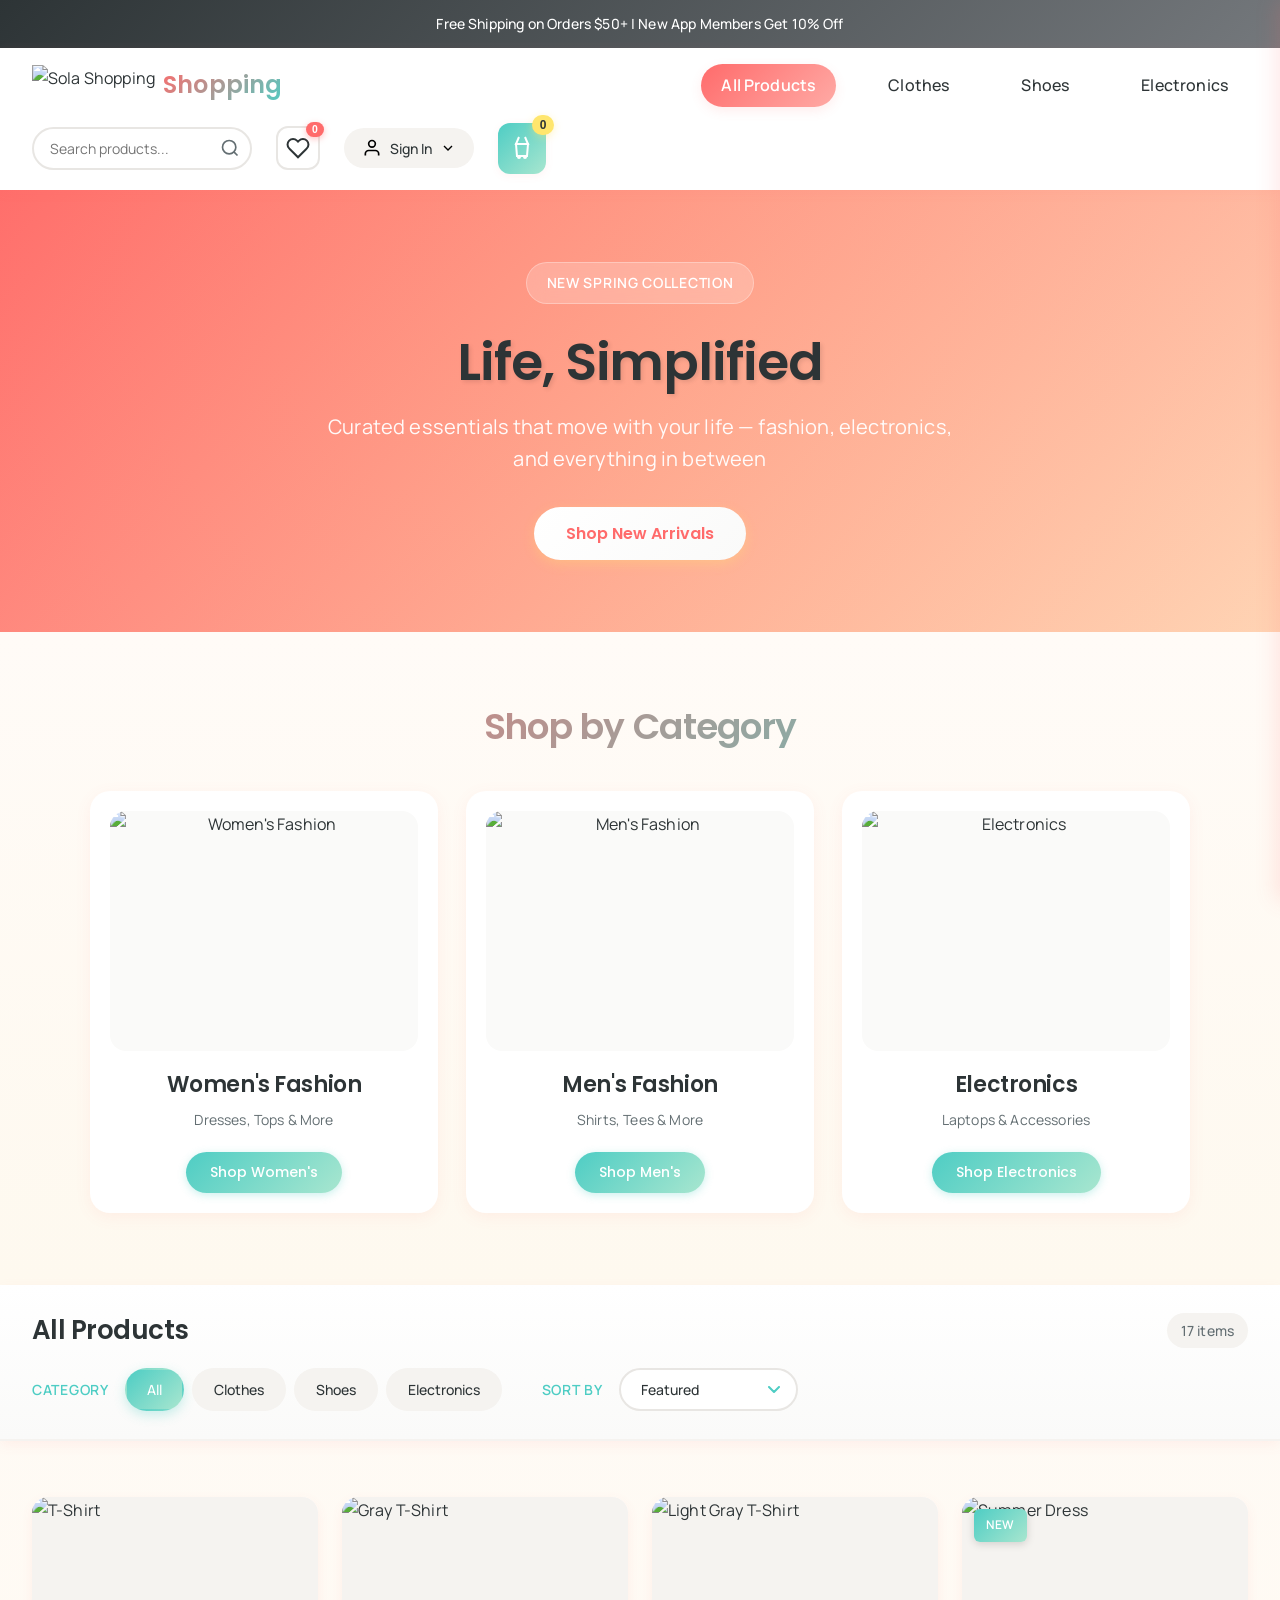
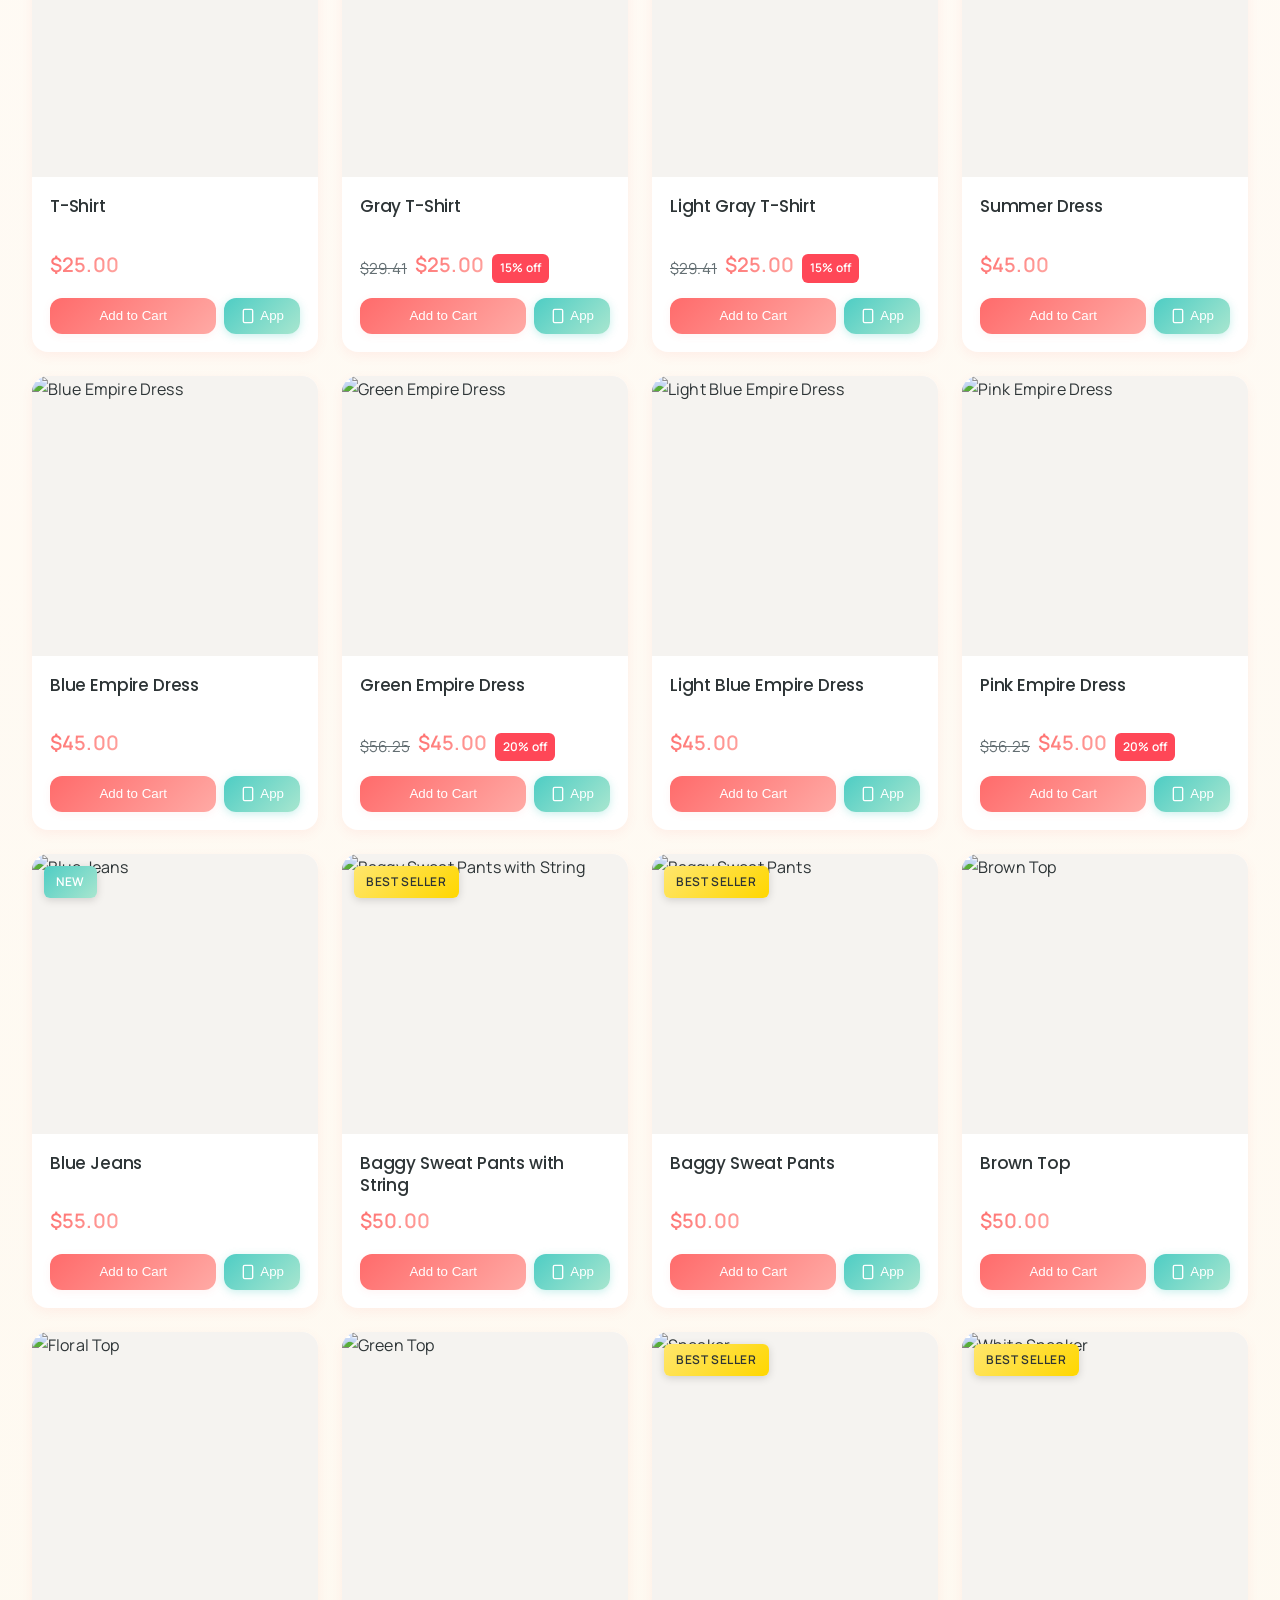
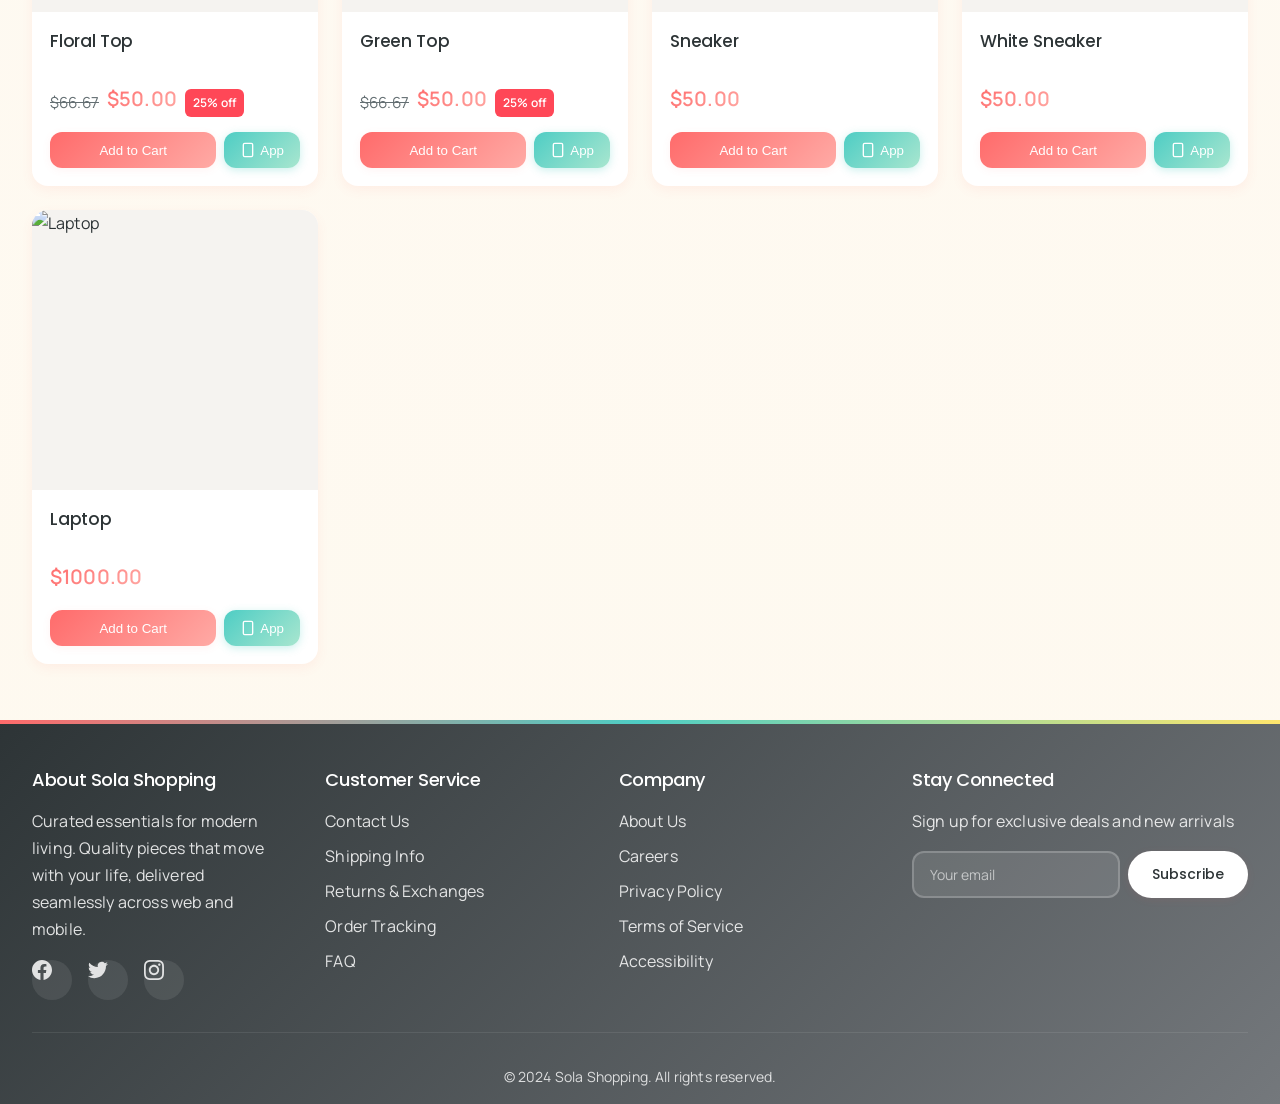
==== commit cbd04071: "Fix SOLA Cart Journey rehydration data" ====
--- a/sola-shopping/index.html
+++ b/sola-shopping/index.html
@@ -559,6 +559,10 @@
                         const user = window.getCurrentUser ? window.getCurrentUser() : null;
                         const firstName = user && user.firstName ? user.firstName : null;
 
+                        // Get Supabase IDs from localStorage
+                        const productSupabaseUserId = localStorage.getItem('sola_supabase_user_id');
+                        const productSupabaseCartId = localStorage.getItem('sola_supabase_cart_id');
+
                         // Build personalized title with user's first name if available
                         personalization['$journeys_title'] = firstName
                             ? firstName + ', love what you found?'
@@ -571,13 +575,60 @@
 
                         personalization.journey_context = 'product_intent';
                         personalization.source_surface = 'product_page';
+                        if (productSupabaseUserId) personalization.supabase_user_id = productSupabaseUserId;
+                        if (productSupabaseCartId) personalization.supabase_cart_id = productSupabaseCartId;
                         break;
 
                     case 'cart':
-                        personalization['$journeys_title'] = 'Your cart is waiting';
-                        personalization['$journeys_description'] = 'Finish checkout faster in the Sola app.';
+                        // Get user context for personalization
+                        const cartUser = window.getCurrentUser ? window.getCurrentUser() : null;
+                        const cartFirstName = cartUser && cartUser.firstName ? cartUser.firstName : null;
+
+                        // Get cart data from window state
+                        const cartItems = window.state && window.state.cart ? window.state.cart : [];
+                        const cartCount = cartItems.reduce((sum, item) => sum + item.quantity, 0);
+                        const cartValue = cartItems.reduce((sum, item) => sum + (item.price * item.quantity), 0);
+                        const primaryProduct = cartItems.length > 0 ? cartItems[0].name : null;
+
+                        // Get Supabase IDs from localStorage
+                        const supabaseUserId = localStorage.getItem('sola_supabase_user_id');
+                        const supabaseCartId = localStorage.getItem('sola_supabase_cart_id');
+                        const branchIdentityId = cartUser && cartUser.id ? cartUser.id : null;
+
+                        // Build product name list for description
+                        let productNames = '';
+                        if (cartItems.length > 0) {
+                            const firstTwo = cartItems.slice(0, 2).map(item => item.name);
+                            productNames = firstTwo.join(' and ');
+                        }
+
+                        // Build personalized title
+                        if (cartFirstName && cartValue > 0) {
+                            personalization['$journeys_title'] = cartFirstName + ', complete your $' + cartValue.toFixed(2) + ' purchase';
+                        } else if (cartValue > 0) {
+                            personalization['$journeys_title'] = 'Complete your $' + cartValue.toFixed(2) + ' purchase';
+                        } else {
+                            personalization['$journeys_title'] = 'Your cart is ready';
+                        }
+
+                        // Build personalized description
+                        if (productNames && cartCount > 0) {
+                            personalization['$journeys_description'] = 'Your ' + productNames + (cartCount > 2 ? ' and more' : '') + ' are waiting — continue in the Sola app for faster checkout.';
+                        } else if (cartCount > 0) {
+                            personalization['$journeys_description'] = 'Your items are waiting — continue in the Sola app for faster checkout.';
+                        } else {
+                            personalization['$journeys_description'] = 'Complete your purchase faster in the Sola app';
+                        }
+
                         personalization.journey_context = 'cart_intent';
                         personalization.source_surface = 'cart_page';
+                        personalization.cart_value = cartValue > 0 ? cartValue.toFixed(2) : '0';
+                        personalization.cart_count = cartCount;
+                        personalization.product_name = primaryProduct || '';
+                        if (primaryProduct) personalization.primary_product = primaryProduct;
+                        if (supabaseUserId) personalization.supabase_user_id = supabaseUserId;
+                        if (supabaseCartId) personalization.supabase_cart_id = supabaseCartId;
+                        if (branchIdentityId) personalization.branch_identity_id = branchIdentityId;
                         break;
 
                     case 'checkout':
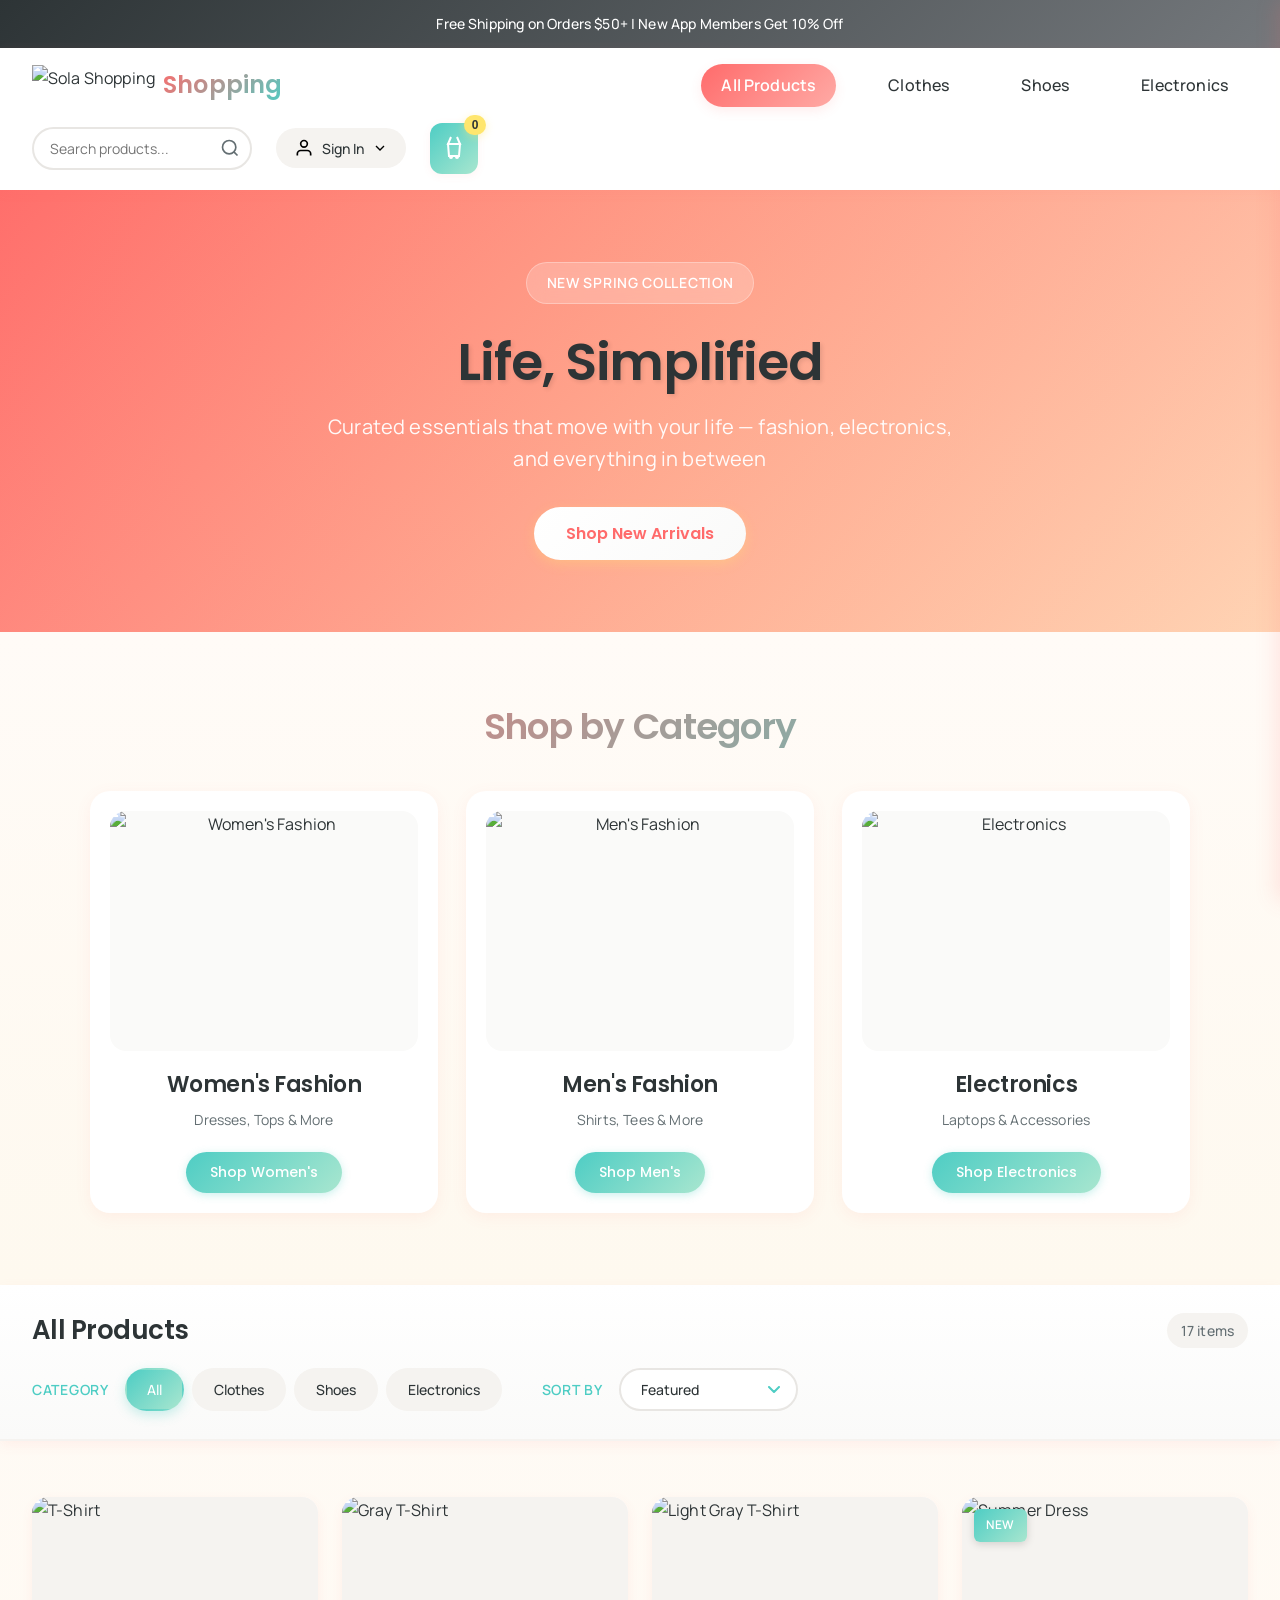
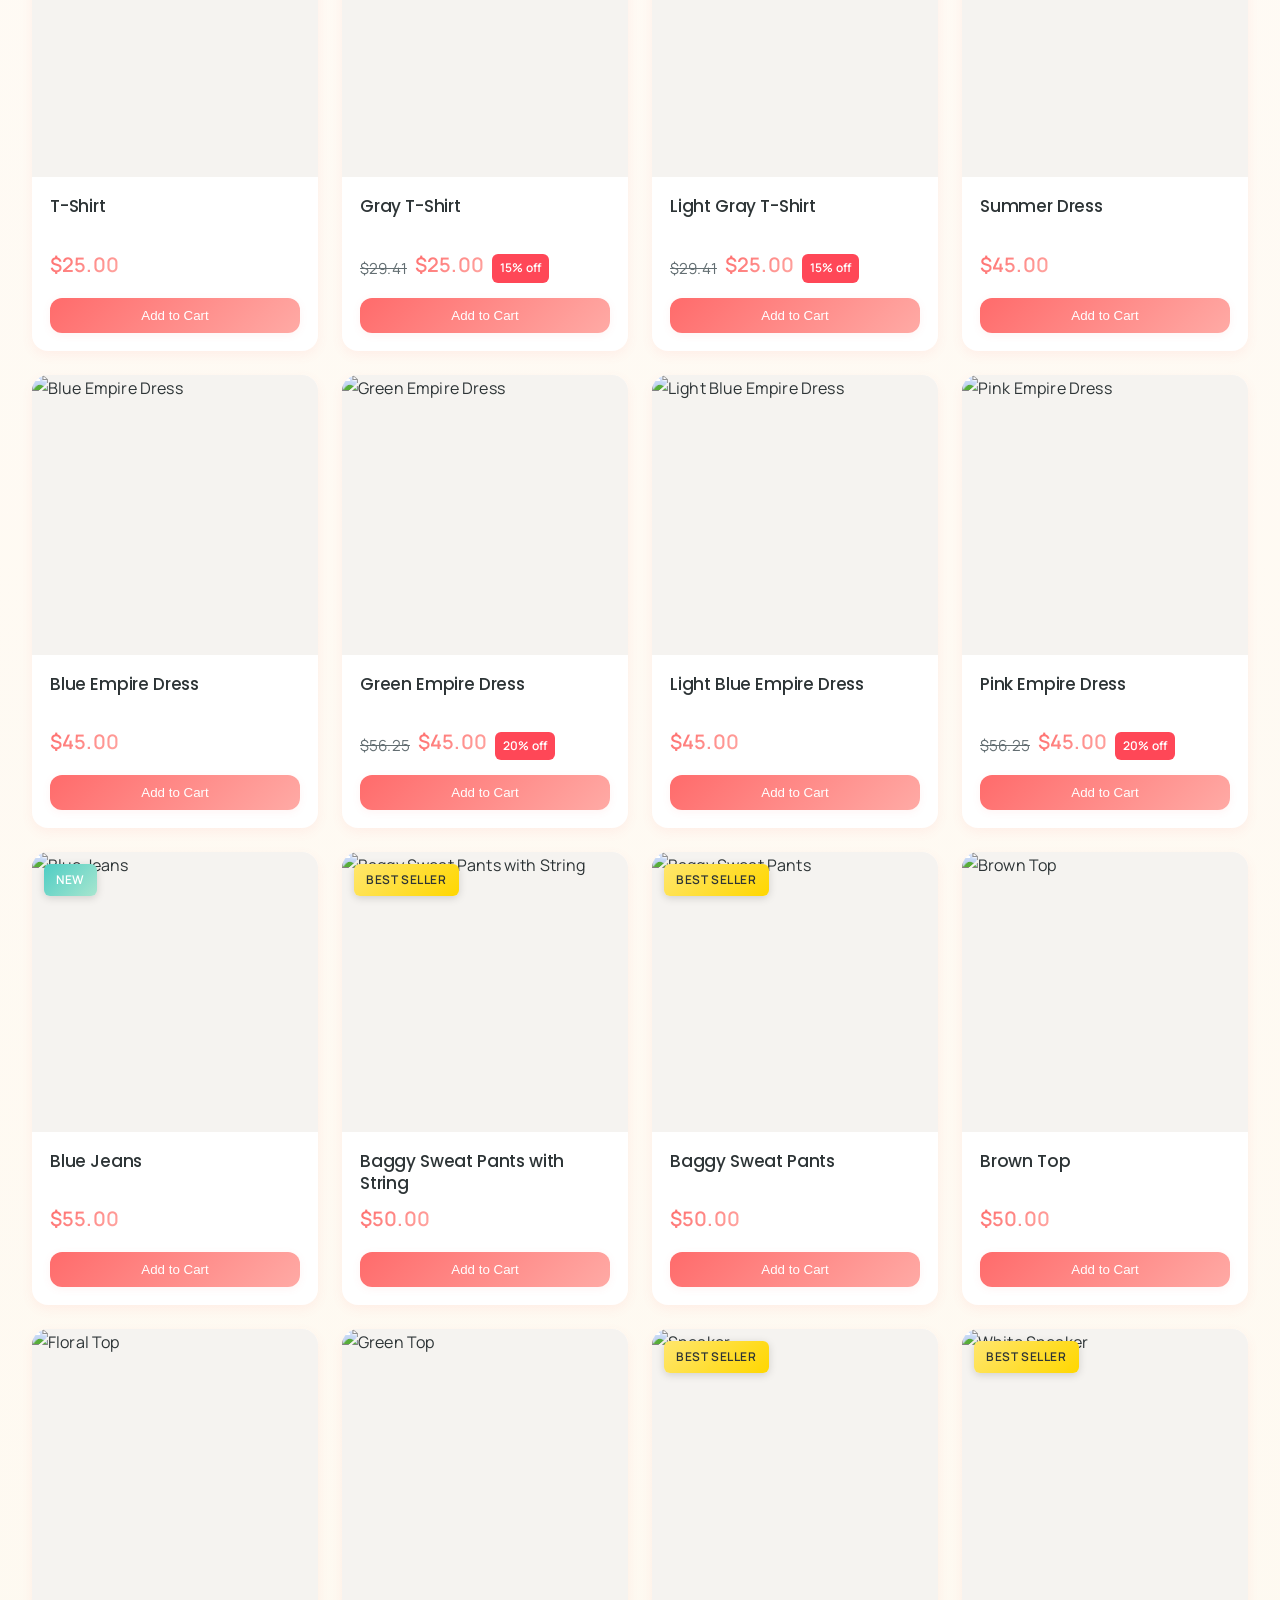
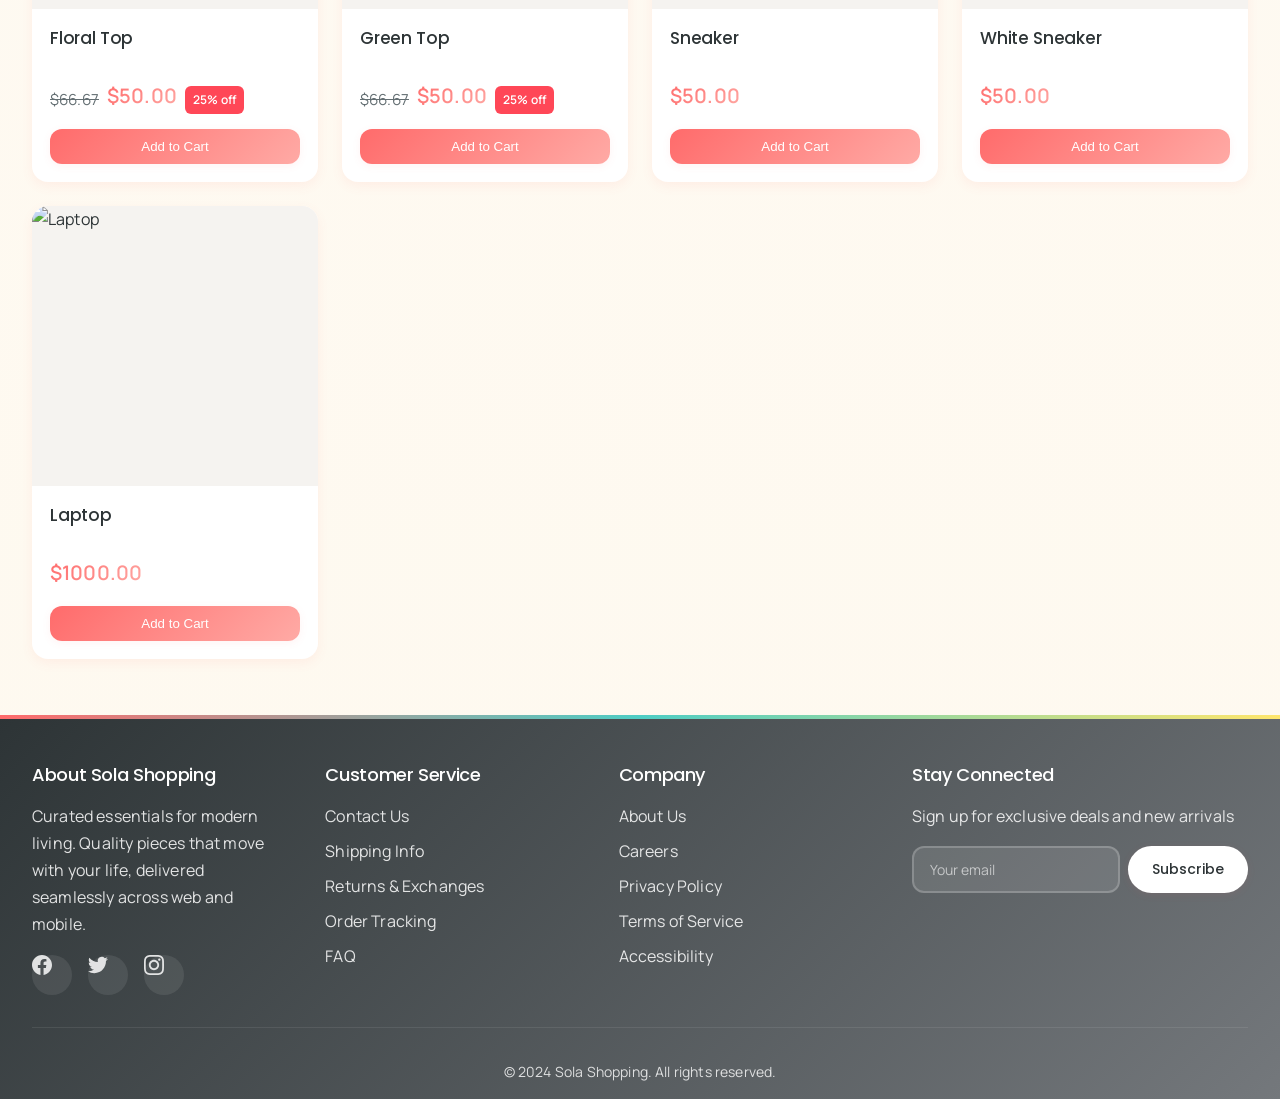
==== commit ce0ab501: "Polish SOLA mobile web header and remove app CTAs" ====
--- a/sola-shopping/index.html
+++ b/sola-shopping/index.html
@@ -2,7 +2,9 @@
 <html lang="en">
 <head>
     <meta charset="UTF-8">
-    <meta name="viewport" content="width=device-width, initial-scale=1.0">
+    <meta name="viewport" content="width=device-width, initial-scale=1.0, maximum-scale=1.0, user-scalable=no">
+    <meta name="apple-mobile-web-app-capable" content="yes">
+    <meta name="apple-mobile-web-app-status-bar-style" content="default">
     <title>Sola Shopping - Life, Simplified</title>
     <link rel="icon" href="favicon.png" type="image/x-icon">
     
@@ -63,12 +65,6 @@
                             <path d="m21 21-4.35-4.35"></path>
                         </svg>
                     </div>
-                    <button class="wishlist-btn" id="wishlistBtn">
-                        <svg width="24" height="24" viewBox="0 0 24 24" fill="none" stroke="currentColor" stroke-width="2">
-                            <path d="M20.84 4.61a5.5 5.5 0 0 0-7.78 0L12 5.67l-1.06-1.06a5.5 5.5 0 0 0-7.78 7.78l1.06 1.06L12 21.23l7.78-7.78 1.06-1.06a5.5 5.5 0 0 0 0-7.78z"></path>
-                        </svg>
-                        <span class="wishlist-count" id="wishlistCount">0</span>
-                    </button>
                     <div class="user-info">
                         <button class="user-dropdown-btn" id="userDropdownBtn">
                             <svg width="20" height="20" viewBox="0 0 24 24" fill="none" stroke="currentColor" stroke-width="2">
@@ -602,6 +598,12 @@
                             productNames = firstTwo.join(' and ');
                         }
 
+                        // Log cart summary calculation (no PII)
+                        console.log('[Branch] Cart summary calculated:', {
+                            count: cartCount,
+                            value: cartValue.toFixed(2)
+                        });
+
                         // Build personalized title
                         if (cartFirstName && cartValue > 0) {
                             personalization['$journeys_title'] = cartFirstName + ', complete your $' + cartValue.toFixed(2) + ' purchase';
@@ -620,6 +622,7 @@
                             personalization['$journeys_description'] = 'Complete your purchase faster in the Sola app';
                         }
 
+                        personalization['$deeplink_path'] = 'cart';
                         personalization.journey_context = 'cart_intent';
                         personalization.source_surface = 'cart_page';
                         personalization.cart_value = cartValue > 0 ? cartValue.toFixed(2) : '0';
@@ -629,6 +632,8 @@
                         if (supabaseUserId) personalization.supabase_user_id = supabaseUserId;
                         if (supabaseCartId) personalization.supabase_cart_id = supabaseCartId;
                         if (branchIdentityId) personalization.branch_identity_id = branchIdentityId;
+
+                        console.log('[Branch] Cart Journey payload values ready');
                         break;
 
                     case 'checkout':
@@ -639,8 +644,43 @@
                         break;
 
                     case 'confirmation':
-                        personalization['$journeys_title'] = 'Track your order in the app';
-                        personalization['$journeys_description'] = 'Get updates and manage your purchase from Sola.';
+                        // Get order context from updates
+                        const orderId = context.order_id || null;
+                        const orderFirstName = context.first_name || null;
+                        const orderValue = context.cart_value || 0;
+                        const orderCount = context.cart_count || 0;
+                        const orderSupabaseUserId = context.supabase_user_id || null;
+                        const orderSupabaseCartId = context.supabase_cart_id || null;
+                        const orderBranchIdentityId = context.branch_identity_id || null;
+
+                        // Build personalized title
+                        if (orderFirstName) {
+                            personalization.order_journey_title = orderFirstName + ', your order is confirmed';
+                        } else {
+                            personalization.order_journey_title = 'Your order is confirmed';
+                        }
+
+                        // Build personalized description
+                        if (orderId) {
+                            personalization.order_journey_description = 'Track order #' + orderId + ' and get delivery updates in the Sola app';
+                        } else {
+                            personalization.order_journey_description = 'Track your order and get delivery updates in the Sola app';
+                        }
+
+                        // Set standard Journey keys
+                        personalization['$journeys_title'] = personalization.order_journey_title;
+                        personalization['$journeys_description'] = personalization.order_journey_description;
+
+                        // Set deep link and context
+                        personalization['$deeplink_path'] = 'order';
+                        personalization.order_id = orderId || '';
+                        personalization.first_name = orderFirstName || '';
+                        personalization.cart_value = orderValue > 0 ? orderValue.toFixed(2) : '0';
+                        personalization.cart_count = orderCount;
+                        if (orderSupabaseUserId) personalization.supabase_user_id = orderSupabaseUserId;
+                        if (orderSupabaseCartId) personalization.supabase_cart_id = orderSupabaseCartId;
+                        if (orderBranchIdentityId) personalization.branch_identity_id = orderBranchIdentityId;
+
                         personalization.journey_context = 'post_purchase';
                         personalization.source_surface = 'confirmation_page';
                         break;
@@ -706,8 +746,17 @@
                 });
 
                 // Update Branch view data for Journey personalization
-                branch.setBranchViewData(viewData);
+                // Wrap in data object for proper Branch SDK handling
+                branch.setBranchViewData({
+                    data: viewData
+                });
+
                 console.log('[Branch] setBranchViewData updated');
+
+                // For cart view, log that link data includes Supabase IDs
+                if (currentView === 'cart' && (viewData.supabase_user_id || viewData.supabase_cart_id)) {
+                    console.log('[Branch] Cart Journey link data updated with Supabase IDs');
+                }
             };
             // Set user identity
             window.solaBranch.setIdentity = function(userId, userData = {}) {
@@ -1423,10 +1472,13 @@
                             background: white;
                             border-radius: 8px;
                             padding: 2rem;
-                            max-width: 600px;
+                            max-width: min(600px, 100vw - 2rem);
                             width: 90%;
+                            max-height: 90vh;
+                            overflow-y: auto;
                             position: relative;
                             animation: slideUp 0.3s ease;
+                            -webkit-overflow-scrolling: touch;
                         }
                         
                         .branch-modal-close {
@@ -1521,6 +1573,28 @@
                             to {
                                 transform: translateY(0);
                                 opacity: 1;
+                            }
+                        }
+
+                        /* iOS Safari fixes */
+                        @supports (-webkit-touch-callout: none) {
+                            .branch-modal-content {
+                                max-width: calc(100vw - 2rem);
+                                padding: 1.5rem;
+                            }
+
+                            .branch-modal-options {
+                                flex-direction: column;
+                                gap: 1rem;
+                            }
+
+                            .qr-container {
+                                min-height: 150px;
+                            }
+
+                            .qr-container img {
+                                max-width: 100%;
+                                height: auto;
                             }
                         }
                     </style>
--- a/sola-shopping/styles.css
+++ b/sola-shopping/styles.css
@@ -1,5 +1,7 @@
 /* Reset and Base Styles */
-* {
+*,
+*::before,
+*::after {
     margin: 0;
     padding: 0;
     box-sizing: border-box;
@@ -87,6 +89,8 @@
 
 html {
     scroll-behavior: smooth;
+    width: 100%;
+    overflow-x: clip;
 }
 
 body {
@@ -98,6 +102,8 @@
     font-weight: 400;
     letter-spacing: 0.01em;
     -webkit-font-smoothing: antialiased;
+    max-width: 100vw;
+    overflow-x: hidden;
     -moz-osx-font-smoothing: grayscale;
     overflow-x: hidden;
 }
@@ -124,8 +130,10 @@
     box-shadow: 0 2px 12px var(--shadow);
     position: sticky;
     top: 0;
-    z-index: 100;
+    z-index: 1100;
     transition: all var(--transition-base);
+    pointer-events: auto;
+    isolation: isolate;
 }
 
 .nav-wrapper {
@@ -193,6 +201,9 @@
     align-items: center;
     gap: 1.5rem;
     flex-wrap: wrap;
+    position: relative;
+    z-index: 1101;
+    pointer-events: auto;
 }
 
 /* Search Bar */
@@ -227,47 +238,7 @@
     pointer-events: none;
 }
 
-/* Wishlist Button */
-.wishlist-btn {
-    position: relative;
-    background: transparent;
-    border: 2px solid var(--neutral-200);
-    cursor: pointer;
-    padding: 0.5rem;
-    color: var(--text);
-    border-radius: 12px;
-    transition: all var(--transition-base);
-    display: flex;
-    align-items: center;
-    justify-content: center;
-}
-
-.wishlist-btn:hover {
-    border-color: var(--primary);
-    color: var(--primary);
-    transform: translateY(-2px);
-    box-shadow: 0 4px 12px rgba(255, 107, 107, 0.2);
-}
-
-.wishlist-btn:hover svg {
-    fill: var(--primary);
-    stroke: var(--primary);
-}
-
-.wishlist-count {
-    position: absolute;
-    top: -6px;
-    right: -6px;
-    background: var(--primary);
-    color: var(--white);
-    font-size: 0.65rem;
-    font-weight: 700;
-    padding: 2px 5px;
-    border-radius: 10px;
-    min-width: 18px;
-    text-align: center;
-    box-shadow: 0 2px 6px rgba(255, 107, 107, 0.4);
-}
+/* Wishlist removed - not used in this demo */
 
 /* User Dropdown */
 .user-info {
@@ -275,6 +246,8 @@
     display: flex;
     align-items: center;
     gap: 0.5rem;
+    z-index: 1102;
+    pointer-events: auto;
 }
 
 .user-dropdown-btn {
@@ -289,6 +262,9 @@
     transition: all var(--transition-base);
     font-family: var(--font-secondary);
     font-size: 0.875rem;
+    position: relative;
+    z-index: 1103;
+    pointer-events: auto;
 }
 
 .user-dropdown-btn:hover {
@@ -314,15 +290,19 @@
     visibility: hidden;
     transform: translateY(-10px);
     transition: all var(--transition-base);
-    z-index: 200;
+    z-index: 1104;
     overflow: hidden;
+    pointer-events: none;
 }
 
 .user-dropdown.active {
     opacity: 1;
     visibility: visible;
     transform: translateY(0);
-}
+    pointer-events: auto;
+}
+
+/* Removed duplicate - merged with .user-dropdown above */
 
 .dropdown-item {
     display: block;
@@ -354,6 +334,8 @@
     border-radius: 12px;
     transition: all var(--transition-base);
     box-shadow: 0 2px 8px var(--shadow);
+    z-index: 1103;
+    pointer-events: auto;
 }
 
 .cart-btn:hover {
@@ -882,8 +864,10 @@
 
 .products-grid {
     display: grid;
-    grid-template-columns: repeat(auto-fill, minmax(260px, 1fr));
+    grid-template-columns: repeat(auto-fill, minmax(min(260px, 100%), 1fr));
     gap: 1.75rem;
+    width: 100%;
+    max-width: 100%;
 }
 
 .product-card {
@@ -1013,25 +997,7 @@
     transform: translateY(0);
 }
 
-.view-in-app {
-    padding: 0.625rem 1rem;
-    background: linear-gradient(135deg, var(--secondary) 0%, var(--mint) 100%);
-    color: var(--white);
-    border: none;
-    border-radius: 12px;
-    font-weight: 500;
-    cursor: pointer;
-    transition: all var(--transition-base);
-    display: flex;
-    align-items: center;
-    gap: 0.25rem;
-    box-shadow: 0 2px 8px rgba(78, 205, 196, 0.3);
-}
-
-.view-in-app:hover {
-    transform: translateY(-2px);
-    box-shadow: 0 4px 12px rgba(78, 205, 196, 0.4);
-}
+/* View in app button removed - Branch Journeys handle app migration */
 
 /* Modal */
 .modal {
@@ -1045,10 +1011,12 @@
     z-index: 1000;
     align-items: center;
     justify-content: center;
+    pointer-events: none;
 }
 
 .modal.active {
     display: flex;
+    pointer-events: auto;
 }
 
 .modal-content {
@@ -1714,32 +1682,7 @@
     transform: scale(0.98);
 }
 
-/* App Secondary Button (in modals) */
-.btn-app-secondary {
-    padding: 0.75rem 1.5rem;
-    background: var(--neutral-50);
-    color: var(--text);
-    border: 1px solid var(--neutral-200);
-    border-radius: 12px;
-    font-family: var(--font-secondary);
-    font-weight: 500;
-    font-size: 0.875rem;
-    cursor: pointer;
-    transition: all var(--transition-base);
-    display: flex;
-    align-items: center;
-    justify-content: center;
-    gap: 0.5rem;
-    width: 100%;
-}
-
-.btn-app-secondary:hover {
-    background: var(--secondary);
-    border-color: var(--secondary);
-    color: var(--white);
-    transform: translateY(-2px);
-    box-shadow: 0 4px 12px rgba(78, 205, 196, 0.3);
-}
+/* App secondary button removed - Branch Journeys handle app migration */
 
 /* Checkout Confirmation */
 .checkout-confirmation {
@@ -1861,10 +1804,12 @@
     backdrop-filter: blur(4px);
     z-index: 999;
     animation: fadeIn 0.3s ease;
+    pointer-events: none;
 }
 
 .overlay.active {
     display: block;
+    pointer-events: auto;
 }
 
 @keyframes fadeIn {
@@ -2359,7 +2304,7 @@
 
     /* Products grid */
     .products-grid {
-        grid-template-columns: repeat(auto-fill, minmax(240px, 1fr));
+        grid-template-columns: repeat(auto-fill, minmax(min(240px, 100%), 1fr));
         gap: 1.5rem;
     }
 
@@ -2457,12 +2402,6 @@
         display: none;
     }
 
-    /* Wishlist Mobile */
-    .wishlist-btn {
-        padding: 0.375rem;
-        flex-shrink: 0;
-    }
-
     /* User Dropdown Mobile */
     .user-name {
         display: none;
@@ -2658,17 +2597,12 @@
     .product-actions {
         gap: 0.375rem;
     }
-    
+
     .add-to-cart {
         padding: 0.625rem 0.5rem;
         font-size: 0.875rem;
     }
-    
-    .view-in-app {
-        padding: 0.625rem 0.75rem;
-        font-size: 0.875rem;
-    }
-    
+
     /* Modal Mobile */
     .modal-content {
         width: 95%;
@@ -2904,7 +2838,12 @@
     }
 
     .products-grid {
-        grid-template-columns: repeat(auto-fill, minmax(140px, 1fr));
+        grid-template-columns: repeat(auto-fill, minmax(min(140px, calc(50vw - 24px)), 1fr));
+        gap: 0.75rem;
+    }
+
+    .container {
+        padding: 0 8px;
     }
 
     .product-image {
